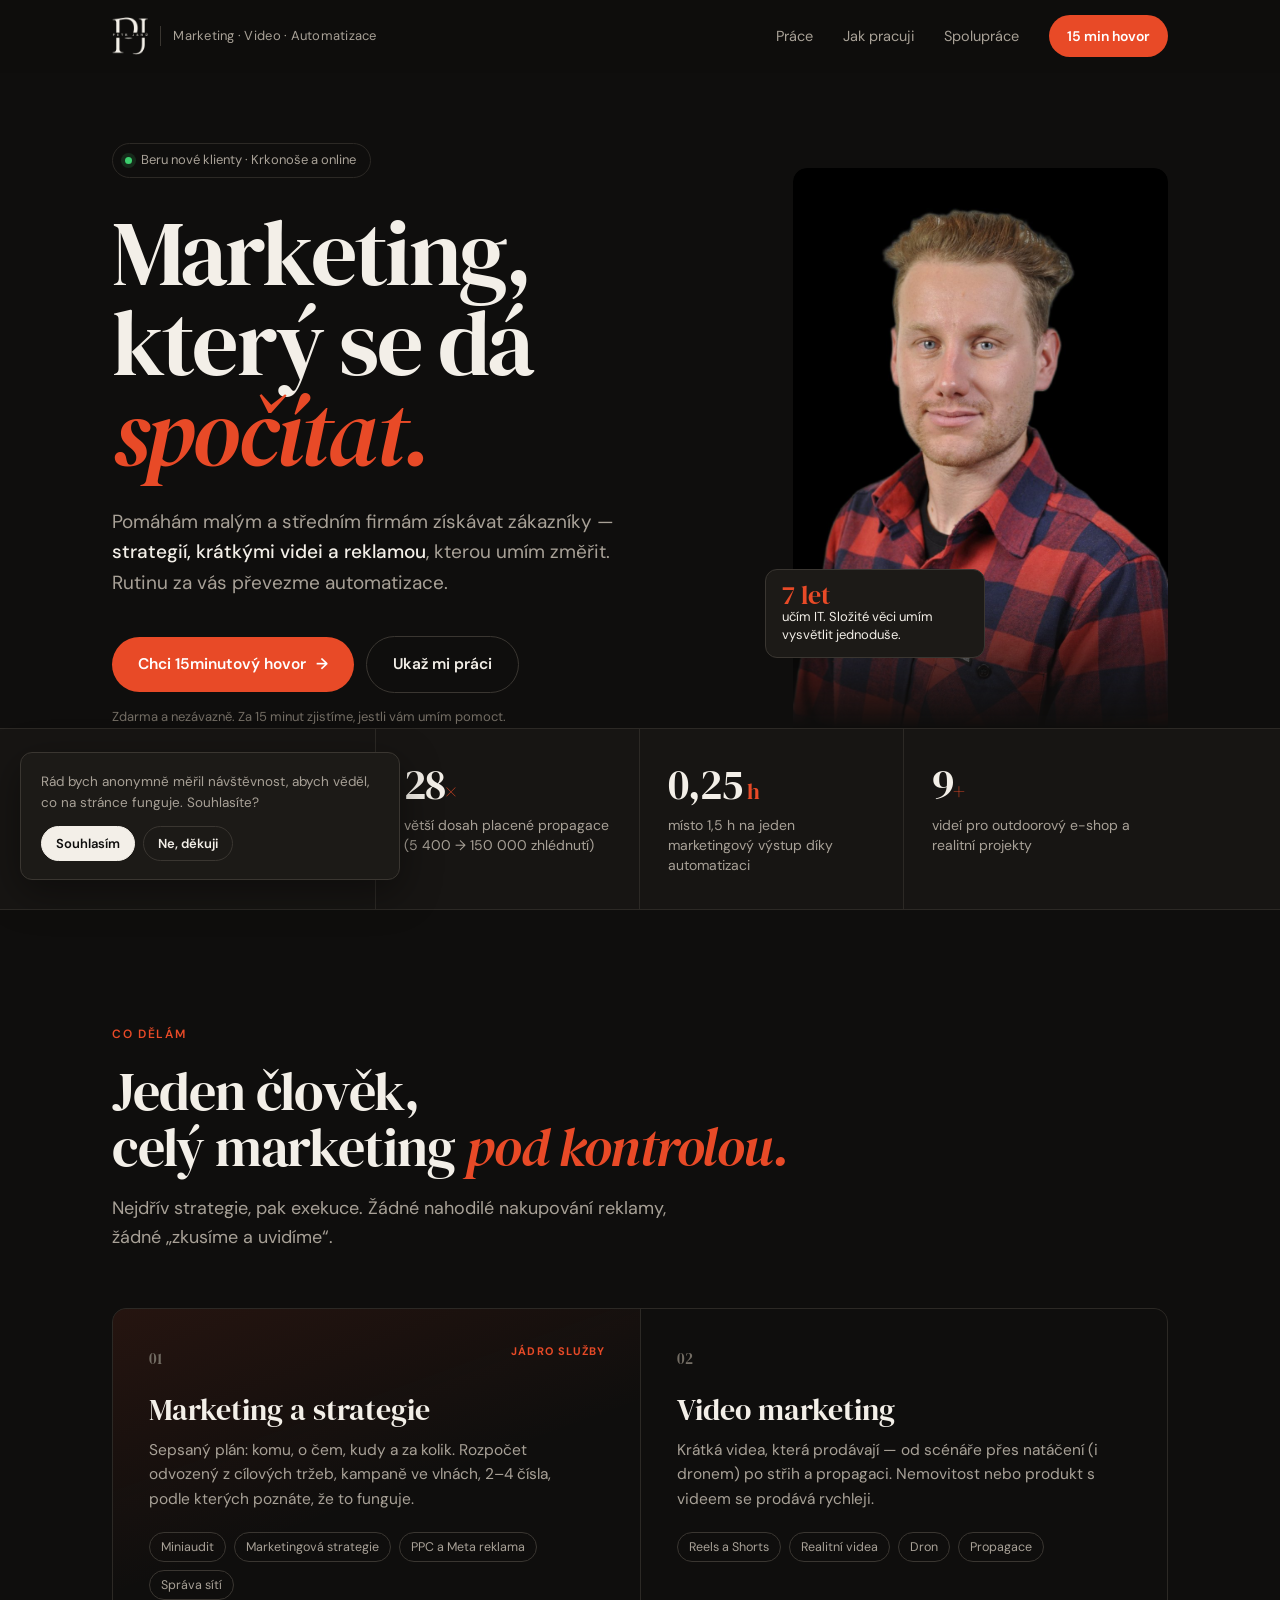
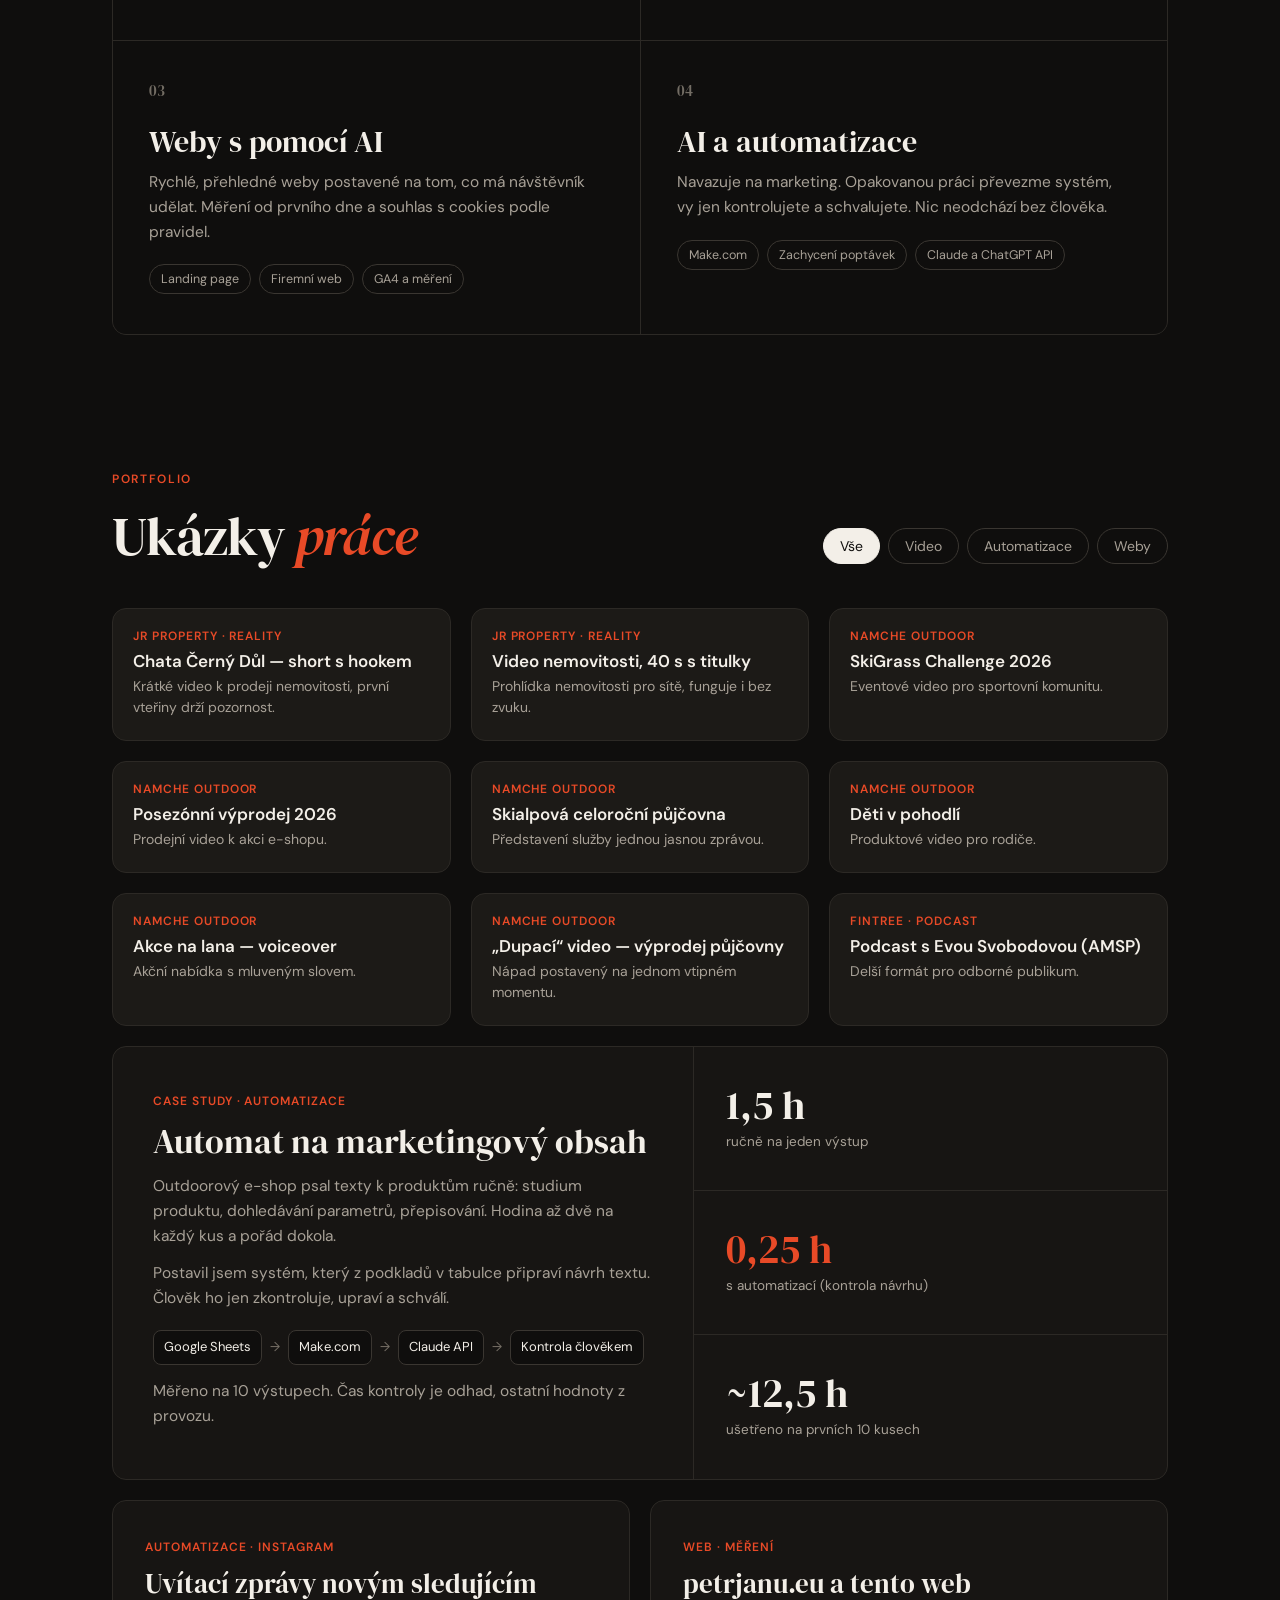
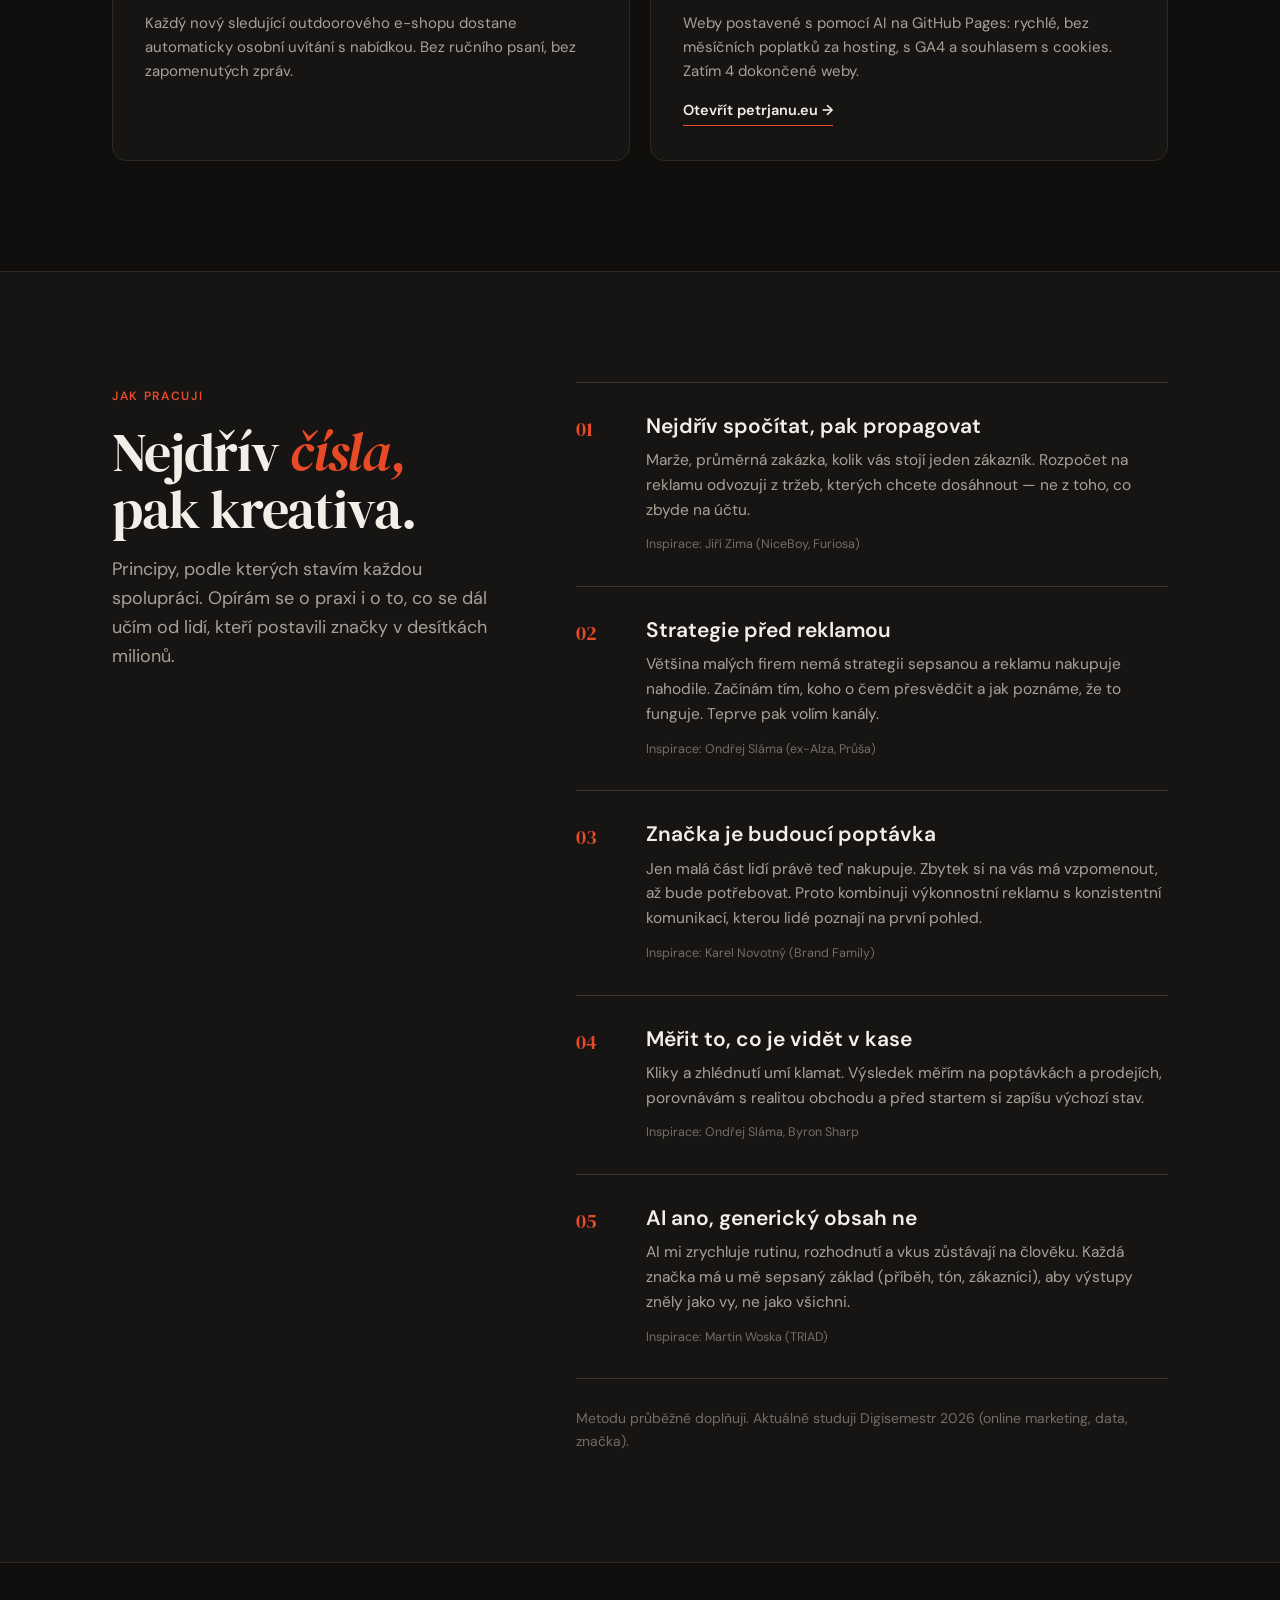
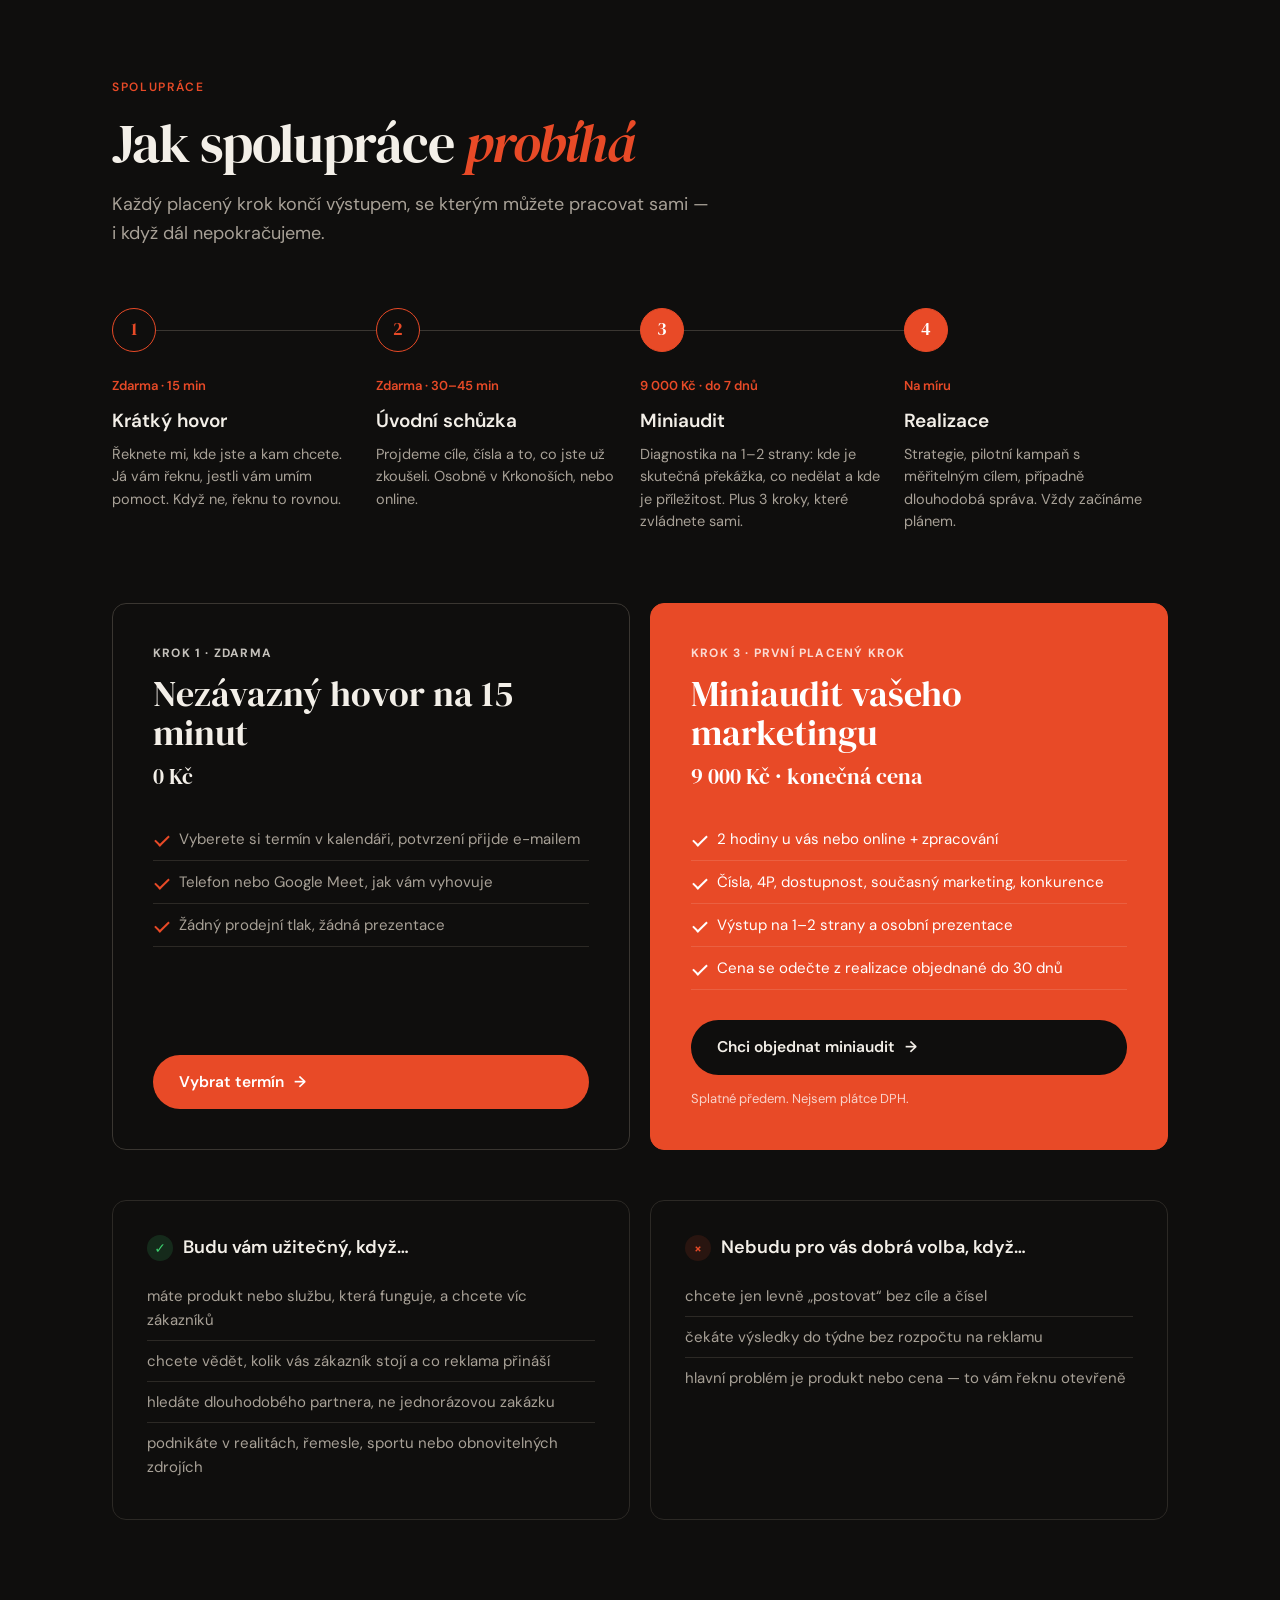
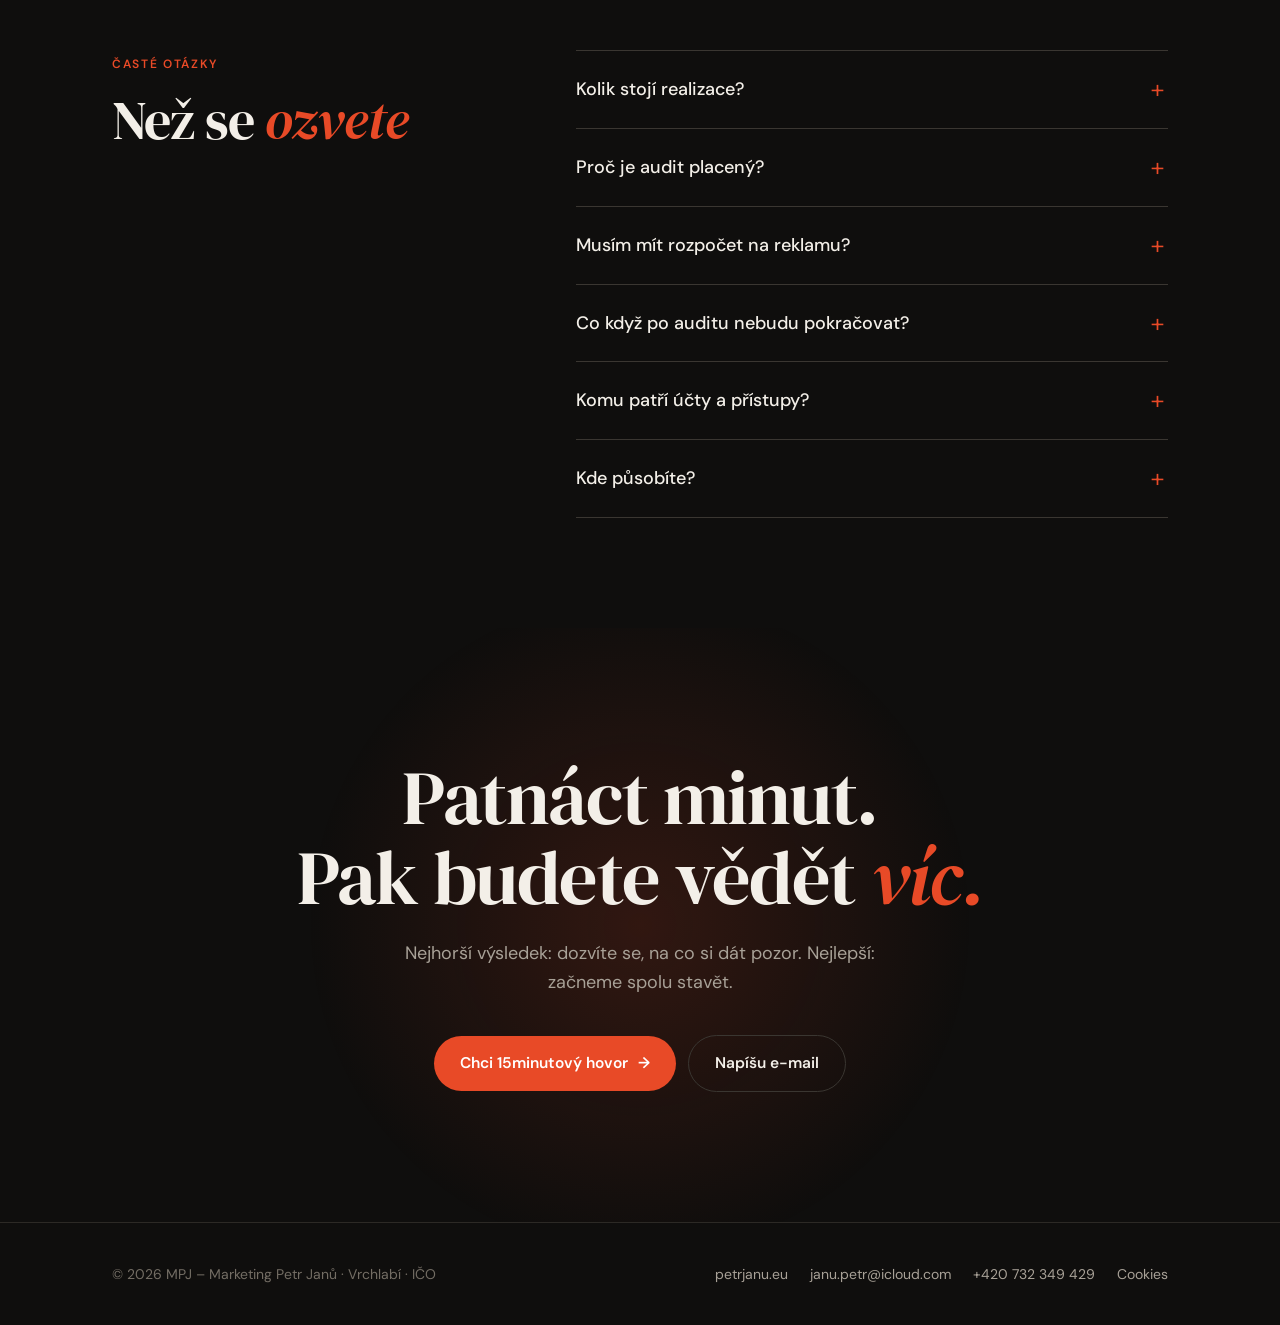
==== portfolio/index.html @ a31e5b78 "Add files via upload" ====
<!DOCTYPE html>
<html lang="cs">
<head>
<meta charset="UTF-8">
<meta name="viewport" content="width=device-width, initial-scale=1.0">
<title>Portfolio — MPJ Marketing Petr Janů</title>
<meta name="description" content="Marketing, video a automatizace pro malé a střední firmy. Ukázky práce, metoda a cesta ke spolupráci — začíná 15minutovým hovorem.">
<meta property="og:title" content="Portfolio — Petr Janů, marketing a video">
<meta property="og:description" content="Ukázky práce, metoda a jak spolupráce probíhá. Začínáme 15minutovým hovorem zdarma.">
<meta property="og:image" content="https://petrjanu.eu/portfolio/foto.jpg">
<meta property="og:url" content="https://petrjanu.eu/portfolio/">
<meta name="theme-color" content="#0f0e0d">
<link rel="icon" href="favicon.png">
<link rel="preconnect" href="https://fonts.googleapis.com">
<link rel="preconnect" href="https://fonts.gstatic.com" crossorigin>
<link href="https://fonts.googleapis.com/css2?family=DM+Sans:opsz,wght@9..40,400;9..40,500;9..40,600;9..40,700&family=DM+Serif+Display:ital@0;1&display=swap" rel="stylesheet">

<!-- GA4 s Consent Mode: nic se neměří, dokud návštěvník nesouhlasí -->
<script>
  window.dataLayer = window.dataLayer || [];
  function gtag(){dataLayer.push(arguments);}
  gtag('consent','default',{analytics_storage:'denied',ad_storage:'denied',ad_user_data:'denied',ad_personalization:'denied'});
  try{ if(localStorage.getItem('mpj_consent')==='yes'){ gtag('consent','update',{analytics_storage:'granted'}); } }catch(e){}
  gtag('js', new Date()); gtag('config','G-3505CZ2F2P');
</script>
<script async src="https://www.googletagmanager.com/gtag/js?id=G-3505CZ2F2P"></script>

<style>
:root{
  --bg:#0f0e0d; --bg2:#171513; --card:#1c1a17; --line:#2c2925; --line2:#3a3631;
  --ink:#f3efe8; --muted:#a8a197; --dim:#736d64;
  --accent:#e84a27; --accent-soft:rgba(232,74,39,.12);
  --r:14px; --max:1120px;
}
*{box-sizing:border-box;margin:0;padding:0}
html{scroll-behavior:smooth}
body{background:var(--bg);color:var(--ink);font-family:'DM Sans',system-ui,sans-serif;font-size:16px;line-height:1.6;-webkit-font-smoothing:antialiased;overflow-x:hidden}
img{max-width:100%;display:block}
a{color:inherit}
.wrap{max-width:var(--max);margin:0 auto;padding:0 32px}
.serif{font-family:'DM Serif Display',Georgia,serif;font-weight:400}
.label{display:inline-block;font-size:12px;font-weight:600;letter-spacing:.14em;text-transform:uppercase;color:var(--accent);margin-bottom:18px}
h2{font-family:'DM Serif Display',Georgia,serif;font-weight:400;font-size:clamp(34px,4.6vw,54px);line-height:1.05;letter-spacing:-.02em}
h2 em,h1 em{font-style:italic;color:var(--accent)}
.lead{color:var(--muted);font-size:18px;max-width:600px;margin-top:18px}
section{padding:110px 0}

/* buttons */
.btn{display:inline-flex;align-items:center;gap:10px;font-weight:600;font-size:15.5px;text-decoration:none;border-radius:999px;padding:15px 26px;transition:transform .2s,background .2s,border-color .2s;cursor:pointer;border:0;font-family:inherit}
.btn-primary{background:var(--accent);color:#fff}
.btn-primary:hover{transform:translateY(-2px);background:#f25a37}
.btn-ghost{border:1px solid var(--line2);color:var(--ink);background:transparent}
.btn-ghost:hover{border-color:var(--ink)}
.btn .arr{transition:transform .2s}
.btn:hover .arr{transform:translateX(4px)}

/* nav */
nav{position:sticky;top:0;z-index:50;background:rgba(15,14,13,.82);backdrop-filter:blur(12px);-webkit-backdrop-filter:blur(12px);border-bottom:1px solid transparent;transition:border-color .3s}
nav.scrolled{border-color:var(--line)}
.nav-in{display:flex;align-items:center;justify-content:space-between;height:72px}
.nav-logo{display:flex;align-items:center;gap:12px;text-decoration:none}
.nav-logo img{height:38px;width:auto}
.nav-logo span{font-size:13px;color:var(--muted);letter-spacing:.02em;border-left:1px solid var(--line2);padding-left:12px}
.nav-links{display:flex;align-items:center;gap:30px;list-style:none}
.nav-links a{text-decoration:none;font-size:14.5px;color:var(--muted);transition:color .2s}
.nav-links a:hover{color:var(--ink)}
.nav-links .btn{color:#fff;padding:10px 18px;font-size:14px}

/* hero */
.hero{padding:70px 0 0;position:relative}
.hero-grid{display:grid;grid-template-columns:1.25fr .75fr;gap:56px;align-items:end}
.avail{display:inline-flex;align-items:center;gap:9px;font-size:13px;color:var(--muted);border:1px solid var(--line);border-radius:999px;padding:6px 14px 6px 12px;margin-bottom:30px}
.avail i{width:7px;height:7px;border-radius:50%;background:#3ccf6e;box-shadow:0 0 0 4px rgba(60,207,110,.15)}
h1{font-family:'DM Serif Display',Georgia,serif;font-weight:400;font-size:clamp(46px,7.2vw,96px);line-height:.98;letter-spacing:-.03em}
.hero p.sub{font-size:19px;color:var(--muted);max-width:540px;margin:28px 0 38px}
.hero p.sub strong{color:var(--ink);font-weight:500}
.cta-row{display:flex;flex-wrap:wrap;gap:12px;align-items:center}
.cta-note{font-size:13px;color:var(--dim);margin-top:14px}
.hero-photo{position:relative;align-self:stretch;display:flex;align-items:flex-end}
.hero-photo img{width:100%;max-height:560px;object-fit:cover;object-position:top;border-radius:var(--r) var(--r) 0 0;
  -webkit-mask-image:linear-gradient(to bottom,#000 70%,transparent 100%);mask-image:linear-gradient(to bottom,#000 70%,transparent 100%)}
.hero-photo .tag{position:absolute;left:-28px;bottom:70px;background:var(--card);border:1px solid var(--line2);border-radius:12px;padding:12px 16px;font-size:13px;line-height:1.4;max-width:220px}
.hero-photo .tag b{display:block;font-family:'DM Serif Display',serif;font-weight:400;font-size:26px;color:var(--accent);line-height:1}

/* proof strip */
.proof{border-top:1px solid var(--line);border-bottom:1px solid var(--line);background:var(--bg2)}
.proof-grid{display:grid;grid-template-columns:repeat(4,1fr)}
.proof-item{padding:34px 28px;border-right:1px solid var(--line)}
.proof-item:last-child{border-right:0}
.proof-item b{display:block;font-family:'DM Serif Display',serif;font-weight:400;font-size:42px;line-height:1;letter-spacing:-.02em;margin-bottom:10px}
.proof-item b small{font-size:22px;color:var(--accent)}
.proof-item span{font-size:14px;color:var(--muted);line-height:1.45;display:block}

/* services */
.svc-grid{display:grid;grid-template-columns:repeat(2,1fr);gap:1px;background:var(--line);border:1px solid var(--line);border-radius:var(--r);overflow:hidden;margin-top:56px}
.svc{background:var(--bg);padding:38px 36px 40px;position:relative;transition:background .25s}
.svc:hover{background:var(--bg2)}
.svc .num{font-family:'DM Serif Display',serif;font-size:15px;color:var(--dim);margin-bottom:22px}
.svc h3{font-family:'DM Serif Display',serif;font-weight:400;font-size:30px;line-height:1.1;margin-bottom:12px}
.svc p{color:var(--muted);font-size:15.5px;max-width:440px}
.svc ul{list-style:none;margin-top:20px;display:flex;flex-wrap:wrap;gap:8px}
.svc li{font-size:12.5px;border:1px solid var(--line2);border-radius:999px;padding:4px 11px;color:var(--muted)}
.svc.core{background:linear-gradient(160deg,rgba(232,74,39,.10),transparent 55%) ,var(--bg)}
.svc.core .badge{position:absolute;top:34px;right:34px;font-size:11px;font-weight:700;letter-spacing:.1em;text-transform:uppercase;color:var(--accent)}

/* portfolio */
.pf-head{display:flex;justify-content:space-between;align-items:flex-end;gap:32px;flex-wrap:wrap}
.filters{display:flex;gap:8px;flex-wrap:wrap}
.filters button{font-family:inherit;font-size:14px;color:var(--muted);background:transparent;border:1px solid var(--line2);border-radius:999px;padding:8px 16px;cursor:pointer;transition:all .2s}
.filters button:hover{color:var(--ink)}
.filters button.on{background:var(--ink);color:var(--bg);border-color:var(--ink)}
.pf-grid{display:grid;grid-template-columns:repeat(3,1fr);gap:20px;margin-top:44px}
.pf{background:var(--card);border:1px solid var(--line);border-radius:var(--r);overflow:hidden;display:flex;flex-direction:column;transition:transform .25s,border-color .25s;cursor:pointer;text-align:left;font-family:inherit;color:inherit;padding:0}
.pf:hover{transform:translateY(-4px);border-color:var(--line2)}
.pf.hide{display:none}
.pf .thumb{aspect-ratio:4/5;position:relative;background:linear-gradient(150deg,#2a201b,#141210);overflow:hidden}
.pf .thumb img{width:100%;height:100%;object-fit:cover;transition:transform .5s}
.pf:hover .thumb img{transform:scale(1.04)}
.pf .thumb .play{position:absolute;inset:0;display:grid;place-items:center}
.pf .thumb .play i{width:58px;height:58px;border-radius:50%;background:rgba(232,74,39,.92);display:grid;place-items:center;transition:transform .25s}
.pf:hover .thumb .play i{transform:scale(1.1)}
.pf .thumb .play i::after{content:'';border-left:15px solid #fff;border-top:9px solid transparent;border-bottom:9px solid transparent;margin-left:4px}
.pf .thumb .fallback{position:absolute;inset:0;display:flex;align-items:flex-end;padding:22px;font-family:'DM Serif Display',serif;font-size:26px;line-height:1.1;color:rgba(243,239,232,.25)}
.pf .meta{padding:18px 20px 22px}
.pf .meta small{font-size:12px;letter-spacing:.08em;text-transform:uppercase;color:var(--accent);font-weight:600}
.pf .meta h4{font-size:17px;font-weight:600;margin:6px 0 4px;line-height:1.3}
.pf .meta p{font-size:14px;color:var(--muted);line-height:1.5}

/* case study cards (automation/web) */
.case{grid-column:span 3;display:grid;grid-template-columns:1.1fr .9fr;cursor:default;background:var(--bg2)}
.case:hover{transform:none}
.case .c-body{padding:40px 40px 38px}
.case .c-body small{font-size:12px;letter-spacing:.08em;text-transform:uppercase;color:var(--accent);font-weight:600}
.case h3{font-family:'DM Serif Display',serif;font-weight:400;font-size:34px;line-height:1.1;margin:10px 0 14px}
.case p{color:var(--muted);font-size:15.5px;margin-bottom:12px}
.flow{display:flex;flex-wrap:wrap;align-items:center;gap:8px;margin:20px 0 4px;font-size:13px}
.flow span{border:1px solid var(--line2);border-radius:8px;padding:6px 10px;background:var(--bg)}
.flow em{font-style:normal;color:var(--dim)}
.c-nums{border-left:1px solid var(--line);display:grid;grid-template-rows:repeat(3,1fr)}
.c-nums div{padding:24px 32px;border-bottom:1px solid var(--line);display:flex;flex-direction:column;justify-content:center}
.c-nums div:last-child{border-bottom:0}
.c-nums b{font-family:'DM Serif Display',serif;font-weight:400;font-size:40px;line-height:1}
.c-nums b.acc{color:var(--accent)}
.c-nums span{font-size:13.5px;color:var(--muted);margin-top:6px}
.c-note{font-size:12.5px;color:var(--dim);margin-top:14px}
.case-sm{grid-column:span 1.5}
.pf-pair{grid-column:span 3;display:grid;grid-template-columns:1fr 1fr;gap:20px}
.mini{background:var(--bg2);border:1px solid var(--line);border-radius:var(--r);padding:32px 32px 34px}
.mini.hide{display:none}
.mini small{font-size:12px;letter-spacing:.08em;text-transform:uppercase;color:var(--accent);font-weight:600}
.mini h3{font-family:'DM Serif Display',serif;font-weight:400;font-size:27px;line-height:1.15;margin:10px 0 12px}
.mini p{color:var(--muted);font-size:15px}
.mini a.lnk{display:inline-block;margin-top:16px;font-size:14.5px;font-weight:600;color:var(--ink);text-decoration:none;border-bottom:1px solid var(--accent);padding-bottom:2px}

/* method */
.method{background:var(--bg2);border-top:1px solid var(--line);border-bottom:1px solid var(--line)}
.m-grid{display:grid;grid-template-columns:.8fr 1.2fr;gap:70px;align-items:start}
.m-grid .sticky{position:sticky;top:110px}
.m-list{border-top:1px solid var(--line2)}
.m-item{border-bottom:1px solid var(--line2);padding:30px 0;display:grid;grid-template-columns:60px 1fr;gap:10px}
.m-item .n{font-family:'DM Serif Display',serif;font-size:20px;color:var(--accent)}
.m-item h3{font-size:21px;font-weight:600;line-height:1.3;margin-bottom:8px}
.m-item p{color:var(--muted);font-size:15.5px}
.m-item .src{display:inline-block;margin-top:12px;font-size:12.5px;color:var(--dim)}
.m-foot{margin-top:28px;font-size:14px;color:var(--dim)}

/* process / funnel */
.steps{display:grid;grid-template-columns:repeat(4,1fr);gap:0;margin-top:60px;position:relative}
.step{padding:0 24px 0 0;position:relative}
.step .dot{width:44px;height:44px;border-radius:50%;border:1px solid var(--line2);display:grid;place-items:center;font-family:'DM Serif Display',serif;font-size:18px;background:var(--bg);position:relative;z-index:1;margin-bottom:24px}
.step.free .dot{border-color:var(--accent);color:var(--accent)}
.step.paid .dot{background:var(--accent);border-color:var(--accent);color:#fff}
.steps::before{content:'';position:absolute;top:22px;left:22px;right:24%;height:1px;background:var(--line2)}
.step h3{font-size:19px;font-weight:600;margin-bottom:6px}
.step .when{font-size:13px;color:var(--accent);font-weight:600;margin-bottom:10px;display:block}
.step p{font-size:14.5px;color:var(--muted);line-height:1.55}

.offer{display:grid;grid-template-columns:1fr 1fr;gap:20px;margin-top:70px}
.o-card{border:1px solid var(--line2);border-radius:var(--r);padding:40px;display:flex;flex-direction:column}
.o-card.hot{background:var(--accent);border-color:var(--accent);color:#fff}
.o-card small{font-size:12px;letter-spacing:.1em;text-transform:uppercase;font-weight:700;opacity:.8}
.o-card h3{font-family:'DM Serif Display',serif;font-weight:400;font-size:36px;line-height:1.08;margin:12px 0 6px}
.o-card .price{font-family:'DM Serif Display',serif;font-size:22px;margin-bottom:18px}
.o-card ul{list-style:none;margin:6px 0 30px;flex:1}
.o-card li{padding:9px 0 9px 26px;position:relative;font-size:15px;border-bottom:1px solid rgba(255,255,255,.12)}
.o-card:not(.hot) li{border-color:var(--line);color:var(--muted)}
.o-card li::before{content:'';position:absolute;left:2px;top:17px;width:12px;height:6px;border-left:2px solid currentColor;border-bottom:2px solid currentColor;transform:rotate(-45deg)}
.o-card.hot li::before{color:#fff}
.o-card:not(.hot) li::before{color:var(--accent)}
.o-card.hot .btn{background:var(--bg);color:var(--ink)}
.o-card.hot .btn:hover{background:#000}
.o-card .fine{font-size:13px;margin-top:14px;opacity:.75}

/* fit */
.fit{display:grid;grid-template-columns:1fr 1fr;gap:20px;margin-top:50px}
.fit div{border:1px solid var(--line);border-radius:var(--r);padding:32px 34px}
.fit h3{font-size:18px;font-weight:600;margin-bottom:14px;display:flex;gap:10px;align-items:center}
.fit h3 i{font-style:normal;width:26px;height:26px;border-radius:50%;display:grid;place-items:center;font-size:14px}
.fit .yes h3 i{background:rgba(60,207,110,.15);color:#3ccf6e}
.fit .no h3 i{background:var(--accent-soft);color:var(--accent)}
.fit ul{list-style:none}
.fit li{padding:8px 0;color:var(--muted);font-size:15px;border-bottom:1px solid var(--line)}
.fit li:last-child{border-bottom:0}

/* faq */
.faq-grid{display:grid;grid-template-columns:.8fr 1.2fr;gap:70px}
details{border-bottom:1px solid var(--line2)}
details:first-child{border-top:1px solid var(--line2)}
summary{list-style:none;cursor:pointer;padding:24px 40px 24px 0;font-size:18px;font-weight:500;position:relative}
summary::-webkit-details-marker{display:none}
summary::after{content:'+';position:absolute;right:4px;top:18px;font-size:26px;color:var(--accent);font-weight:300;transition:transform .25s}
details[open] summary::after{transform:rotate(45deg)}
details p{color:var(--muted);padding:0 40px 24px 0;font-size:15.5px}

/* final cta */
.final{text-align:center;padding:130px 0;position:relative;overflow:hidden}
.final::before{content:'';position:absolute;left:50%;top:50%;width:760px;height:760px;transform:translate(-50%,-50%);background:radial-gradient(circle,rgba(232,74,39,.16),transparent 62%);pointer-events:none}
.final h2{font-size:clamp(40px,6vw,76px);max-width:820px;margin:0 auto;position:relative}
.final p{color:var(--muted);font-size:18px;margin:22px auto 38px;max-width:520px;position:relative}
.final .cta-row{justify-content:center;position:relative}

footer{border-top:1px solid var(--line);padding:40px 0;font-size:14px;color:var(--dim)}
.f-in{display:flex;justify-content:space-between;align-items:center;gap:20px;flex-wrap:wrap}
footer a{color:var(--muted);text-decoration:none}
footer a:hover{color:var(--ink)}
.f-links{display:flex;gap:22px;flex-wrap:wrap}

/* modal */
.modal{position:fixed;inset:0;z-index:100;background:rgba(0,0,0,.88);display:none;align-items:center;justify-content:center;padding:24px}
.modal.open{display:flex}
.modal-box{width:min(420px,100%);aspect-ratio:9/16;max-height:86vh;background:#000;border-radius:12px;overflow:hidden;position:relative}
.modal-box.wide{width:min(1000px,100%);aspect-ratio:16/9}
.modal iframe{width:100%;height:100%;border:0}
.modal-close{position:absolute;top:18px;right:22px;background:none;border:0;color:#fff;font-size:34px;cursor:pointer;line-height:1}
.modal-cap{position:absolute;left:0;right:0;bottom:22px;text-align:center;color:var(--muted);font-size:14px}

/* consent */
.consent{position:fixed;left:20px;bottom:20px;z-index:90;max-width:380px;background:var(--card);border:1px solid var(--line2);border-radius:12px;padding:18px 20px;font-size:13.5px;color:var(--muted);display:none;box-shadow:0 12px 40px rgba(0,0,0,.4)}
.consent.show{display:block}
.consent div{display:flex;gap:8px;margin-top:12px}
.consent button{font-family:inherit;font-size:13px;font-weight:600;border-radius:999px;padding:8px 14px;cursor:pointer;border:1px solid var(--line2);background:transparent;color:var(--ink)}
.consent button.ok{background:var(--ink);color:var(--bg);border-color:var(--ink)}

/* reveal */
.rv{opacity:0;transform:translateY(24px);transition:opacity .8s ease,transform .8s ease}
.rv.in{opacity:1;transform:none}
@media (prefers-reduced-motion:reduce){.rv{opacity:1;transform:none;transition:none}html{scroll-behavior:auto}}

/* responsive */
@media (max-width:960px){
  .hero-grid{grid-template-columns:1fr}
  .hero-photo{max-width:420px;margin:0 auto}
  .hero-photo .tag{left:0}
  .proof-grid{grid-template-columns:1fr 1fr}
  .proof-item:nth-child(2){border-right:0}
  .proof-item:nth-child(-n+2){border-bottom:1px solid var(--line)}
  .pf-grid{grid-template-columns:1fr 1fr}
  .case,.pf-pair{grid-column:span 2}
  .case{grid-template-columns:1fr}
  .c-nums{border-left:0;border-top:1px solid var(--line);grid-template-rows:none;grid-template-columns:repeat(3,1fr)}
  .c-nums div{border-bottom:0;border-right:1px solid var(--line);padding:22px 20px}
  .c-nums div:last-child{border-right:0}
  .m-grid,.faq-grid{grid-template-columns:1fr;gap:40px}
  .m-grid .sticky{position:static}
  .steps{grid-template-columns:1fr 1fr;row-gap:44px}
  .steps::before{display:none}
}
@media (max-width:680px){
  .wrap{padding:0 16px}
  section{padding:80px 0}
  .nav-links li:not(.keep){display:none}
  .nav-logo span{display:none}
  .svc-grid,.offer,.fit,.pf-pair{grid-template-columns:1fr}
  .svc{padding:30px 24px}
  .svc.core .badge{position:static;display:block;margin-bottom:10px}
  .pf-grid{grid-template-columns:1fr 1fr;gap:12px}
  .pf .meta{padding:14px 14px 16px}
  .pf .meta p{display:none}
  .case .c-body{padding:28px 22px}
  .c-nums{grid-template-columns:1fr}
  .c-nums div{border-right:0;border-bottom:1px solid var(--line)}
  .steps{grid-template-columns:1fr}
  .o-card{padding:30px 24px}
  .proof-item{padding:26px 18px}
  .proof-item b{font-size:34px}
  .consent{left:12px;right:12px;bottom:12px;max-width:none}
}
</style>
</head>
<body>

<!-- ============================================================
     NASTAVENÍ — měníš jen tady
     ============================================================ -->
<script>
const CONFIG = {
  // Odkaz na rezervační stránku Google Kalendáře (Rezervace schůzek → Sdílet → Kopírovat odkaz)
  bookingUrl: 'https://calendar.app.google/1KNnsVVf19nxUELM6',
  email: 'janu.petr@icloud.com',
  phone: '+420732349429'
};
</script>

<!-- NAV -->
<nav id="nav">
  <div class="wrap nav-in">
    <a href="#top" class="nav-logo"><img src="logo-light.png" alt="Petr Janů"><span>Marketing · Video · Automatizace</span></a>
    <ul class="nav-links">
      <li><a href="#prace">Práce</a></li>
      <li><a href="#metoda">Jak pracuji</a></li>
      <li><a href="#spoluprace">Spolupráce</a></li>
      <li class="keep"><a href="#" class="btn btn-primary js-book" data-loc="nav">15 min hovor</a></li>
    </ul>
  </div>
</nav>

<!-- HERO -->
<header class="hero" id="top">
  <div class="wrap hero-grid">
    <div class="rv">
      <div class="avail"><i></i>Beru nové klienty · Krkonoše a online</div>
      <h1>Marketing,<br>který se dá<br><em>spočítat.</em></h1>
      <p class="sub">Pomáhám malým a středním firmám získávat zákazníky — <strong>strategií, krátkými videi a reklamou</strong>, kterou umím změřit. Rutinu za vás převezme automatizace.</p>
      <div class="cta-row">
        <a href="#" class="btn btn-primary js-book" data-loc="hero">Chci 15minutový hovor <span class="arr">→</span></a>
        <a href="#prace" class="btn btn-ghost">Ukaž mi práci</a>
      </div>
      <p class="cta-note">Zdarma a nezávazně. Za 15 minut zjistíme, jestli vám umím pomoct.</p>
    </div>
    <div class="hero-photo rv">
      <img src="foto.jpg" alt="Petr Janů" width="900" height="1355">
      <div class="tag"><b>7 let</b>učím IT. Složité věci umím vysvětlit jednoduše.</div>
    </div>
  </div>
</header>

<!-- PROOF -->
<div class="proof">
  <div class="wrap proof-grid">
    <div class="proof-item rv"><b>150</b><span>objednávek z jednoho organického příspěvku</span></div>
    <div class="proof-item rv"><b>28<small>×</small></b><span>větší dosah placené propagace (5 400 → 150 000 zhlédnutí)</span></div>
    <div class="proof-item rv"><b>0,25<small> h</small></b><span>místo 1,5 h na jeden marketingový výstup díky automatizaci</span></div>
    <div class="proof-item rv"><b>9<small>+</small></b><span>videí pro outdoorový e-shop a realitní projekty</span></div>
  </div>
</div>

<!-- SERVICES -->
<section id="sluzby">
  <div class="wrap">
    <div class="rv">
      <span class="label">Co dělám</span>
      <h2>Jeden člověk,<br>celý marketing <em>pod kontrolou.</em></h2>
      <p class="lead">Nejdřív strategie, pak exekuce. Žádné nahodilé nakupování reklamy, žádné „zkusíme a uvidíme“.</p>
    </div>
    <div class="svc-grid rv">
      <div class="svc core">
        <span class="badge">Jádro služby</span>
        <div class="num">01</div>
        <h3>Marketing a strategie</h3>
        <p>Sepsaný plán: komu, o čem, kudy a za kolik. Rozpočet odvozený z cílových tržeb, kampaně ve vlnách, 2–4 čísla, podle kterých poznáte, že to funguje.</p>
        <ul><li>Miniaudit</li><li>Marketingová strategie</li><li>PPC a Meta reklama</li><li>Správa sítí</li></ul>
      </div>
      <div class="svc">
        <div class="num">02</div>
        <h3>Video marketing</h3>
        <p>Krátká videa, která prodávají — od scénáře přes natáčení (i dronem) po střih a propagaci. Nemovitost nebo produkt s videem se prodává rychleji.</p>
        <ul><li>Reels a Shorts</li><li>Realitní videa</li><li>Dron</li><li>Propagace</li></ul>
      </div>
      <div class="svc">
        <div class="num">03</div>
        <h3>Weby s pomocí AI</h3>
        <p>Rychlé, přehledné weby postavené na tom, co má návštěvník udělat. Měření od prvního dne a souhlas s cookies podle pravidel.</p>
        <ul><li>Landing page</li><li>Firemní web</li><li>GA4 a měření</li></ul>
      </div>
      <div class="svc">
        <div class="num">04</div>
        <h3>AI a automatizace</h3>
        <p>Navazuje na marketing. Opakovanou práci převezme systém, vy jen kontrolujete a schvalujete. Nic neodchází bez člověka.</p>
        <ul><li>Make.com</li><li>Zachycení poptávek</li><li>Claude a ChatGPT API</li></ul>
      </div>
    </div>
  </div>
</section>

<!-- PORTFOLIO -->
<section id="prace" style="padding-top:20px">
  <div class="wrap">
    <div class="pf-head rv">
      <div>
        <span class="label">Portfolio</span>
        <h2>Ukázky <em>práce</em></h2>
      </div>
      <div class="filters" role="tablist">
        <button class="on" data-f="all">Vše</button>
        <button data-f="video">Video</button>
        <button data-f="auto">Automatizace</button>
        <button data-f="web">Weby</button>
      </div>
    </div>

    <div class="pf-grid" id="pfGrid"><!-- videa doplní skript níže --></div>
  </div>
</section>

<!-- METHOD -->
<section class="method" id="metoda">
  <div class="wrap m-grid">
    <div class="sticky rv">
      <span class="label">Jak pracuji</span>
      <h2>Nejdřív <em>čísla,</em><br>pak kreativa.</h2>
      <p class="lead">Principy, podle kterých stavím každou spolupráci. Opírám se o praxi i o to, co se dál učím od lidí, kteří postavili značky v desítkách milionů.</p>
    </div>
    <div>
      <div class="m-list" id="mList"><!-- principy doplní skript níže --></div>
      <p class="m-foot">Metodu průběžně doplňuji. Aktuálně studuji Digisemestr 2026 (online marketing, data, značka).</p>
    </div>
  </div>
</section>

<!-- PROCESS / FUNNEL -->
<section id="spoluprace">
  <div class="wrap">
    <div class="rv">
      <span class="label">Spolupráce</span>
      <h2>Jak spolupráce <em>probíhá</em></h2>
      <p class="lead">Každý placený krok končí výstupem, se kterým můžete pracovat sami — i když dál nepokračujeme.</p>
    </div>

    <div class="steps rv">
      <div class="step free">
        <div class="dot">1</div>
        <span class="when">Zdarma · 15 min</span>
        <h3>Krátký hovor</h3>
        <p>Řeknete mi, kde jste a kam chcete. Já vám řeknu, jestli vám umím pomoct. Když ne, řeknu to rovnou.</p>
      </div>
      <div class="step free">
        <div class="dot">2</div>
        <span class="when">Zdarma · 30–45 min</span>
        <h3>Úvodní schůzka</h3>
        <p>Projdeme cíle, čísla a to, co jste už zkoušeli. Osobně v Krkonoších, nebo online.</p>
      </div>
      <div class="step paid">
        <div class="dot">3</div>
        <span class="when">9 000 Kč · do 7 dnů</span>
        <h3>Miniaudit</h3>
        <p>Diagnostika na 1–2 strany: kde je skutečná překážka, co nedělat a kde je příležitost. Plus 3 kroky, které zvládnete sami.</p>
      </div>
      <div class="step paid">
        <div class="dot">4</div>
        <span class="when">Na míru</span>
        <h3>Realizace</h3>
        <p>Strategie, pilotní kampaň s měřitelným cílem, případně dlouhodobá správa. Vždy začínáme plánem.</p>
      </div>
    </div>

    <div class="offer">
      <div class="o-card rv">
        <small>Krok 1 · zdarma</small>
        <h3>Nezávazný hovor na 15 minut</h3>
        <div class="price">0 Kč</div>
        <ul>
          <li>Vyberete si termín v kalendáři, potvrzení přijde e-mailem</li>
          <li>Telefon nebo Google Meet, jak vám vyhovuje</li>
          <li>Žádný prodejní tlak, žádná prezentace</li>
        </ul>
        <a href="#" class="btn btn-primary js-book" data-loc="offer">Vybrat termín <span class="arr">→</span></a>
      </div>
      <div class="o-card hot rv">
        <small>Krok 3 · první placený krok</small>
        <h3>Miniaudit vašeho marketingu</h3>
        <div class="price">9 000 Kč · konečná cena</div>
        <ul>
          <li>2 hodiny u vás nebo online + zpracování</li>
          <li>Čísla, 4P, dostupnost, současný marketing, konkurence</li>
          <li>Výstup na 1–2 strany a osobní prezentace</li>
          <li>Cena se odečte z realizace objednané do 30 dnů</li>
        </ul>
        <a href="#" class="btn js-audit">Chci objednat miniaudit <span class="arr">→</span></a>
        <p class="fine">Splatné předem. Nejsem plátce DPH.</p>
      </div>
    </div>

    <div class="fit rv">
      <div class="yes">
        <h3><i>✓</i>Budu vám užitečný, když…</h3>
        <ul>
          <li>máte produkt nebo službu, která funguje, a chcete víc zákazníků</li>
          <li>chcete vědět, kolik vás zákazník stojí a co reklama přináší</li>
          <li>hledáte dlouhodobého partnera, ne jednorázovou zakázku</li>
          <li>podnikáte v realitách, řemesle, sportu nebo obnovitelných zdrojích</li>
        </ul>
      </div>
      <div class="no">
        <h3><i>×</i>Nebudu pro vás dobrá volba, když…</h3>
        <ul>
          <li>chcete jen levně „postovat“ bez cíle a čísel</li>
          <li>čekáte výsledky do týdne bez rozpočtu na reklamu</li>
          <li>hlavní problém je produkt nebo cena — to vám řeknu otevřeně</li>
        </ul>
      </div>
    </div>
  </div>
</section>

<!-- FAQ -->
<section style="padding-top:20px">
  <div class="wrap faq-grid">
    <div class="rv">
      <span class="label">Časté otázky</span>
      <h2>Než se <em>ozvete</em></h2>
    </div>
    <div class="rv">
      <details><summary>Kolik stojí realizace?</summary><p>Záleží na rozsahu a vašich cílech. Cenu realizace říkám až po miniauditu, kdy vím, co skutečně potřebujete. Hádat cenu dřív by nebylo férové ani k vám, ani ke mně.</p></details>
      <details><summary>Proč je audit placený?</summary><p>Protože dostanete konkrétní výstup pro vaši firmu, se kterým můžete pracovat i bez mě. Obecné rady najdete zdarma všude — miniaudit je diagnostika vaší situace.</p></details>
      <details><summary>Musím mít rozpočet na reklamu?</summary><p>Na strategii ne. Na pilotní kampaň ano — reklamní rozpočet platíte přímo platformě (Meta, Google), ne mně. Kolik dává smysl, spočítáme z vašich cílových tržeb.</p></details>
      <details><summary>Co když po auditu nebudu pokračovat?</summary><p>Audit si necháte a můžete podle něj postupovat sami. Žádné závazky.</p></details>
      <details><summary>Komu patří účty a přístupy?</summary><p>Vám. Reklamní účty, automatizační nástroje i API zakládáte na firmu, já dostanu přístup. Kdykoli odejdete, všechno zůstává u vás.</p></details>
      <details><summary>Kde působíte?</summary><p>Sídlím ve Vrchlabí, osobně jezdím po Krkonoších a okolí. Strategii, reklamu a automatizace dělám online pro celou Českou republiku.</p></details>
    </div>
  </div>
</section>

<!-- FINAL CTA -->
<section class="final">
  <div class="wrap">
    <h2 class="rv">Patnáct minut.<br>Pak budete vědět <em>víc.</em></h2>
    <p class="rv">Nejhorší výsledek: dozvíte se, na co si dát pozor. Nejlepší: začneme spolu stavět.</p>
    <div class="cta-row rv">
      <a href="#" class="btn btn-primary js-book" data-loc="final">Chci 15minutový hovor <span class="arr">→</span></a>
      <a href="#" class="btn btn-ghost js-mail">Napíšu e-mail</a>
    </div>
  </div>
</section>

<footer>
  <div class="wrap f-in">
    <div>© 2026 MPJ – Marketing Petr Janů · Vrchlabí · IČO <!-- DOPLNIT --></div>
    <div class="f-links">
      <a href="https://petrjanu.eu">petrjanu.eu</a>
      <a href="#" class="js-mail">janu.petr@icloud.com</a>
      <a href="tel:+420732349429">+420 732 349 429</a>
      <a href="#" id="cookieLink">Cookies</a>
    </div>
  </div>
</footer>

<!-- VIDEO MODAL -->
<div class="modal" id="modal" aria-hidden="true">
  <button class="modal-close" aria-label="Zavřít">×</button>
  <div class="modal-box" id="modalBox"></div>
  <div class="modal-cap" id="modalCap"></div>
</div>

<!-- CONSENT -->
<div class="consent" id="consent">
  Rád bych anonymně měřil návštěvnost, abych věděl, co na stránce funguje. Souhlasíte?
  <div><button class="ok" id="cOk">Souhlasím</button><button id="cNo">Ne, děkuji</button></div>
</div>

<script>
/* ============================================================
   PORTFOLIO — přidáš novou položku = nový řádek v poli
   type: 'video' (Google Drive ID, soubor sdílený "kdokoli s odkazem")
   format: 'v' svislé 9:16, 'h' vodorovné 16:9
   ============================================================ */
const VIDEOS = [
  {id:'1GRtT-AM7YJfDCdBij1wkDMAUpNYc9Gxv', client:'JR Property · reality', title:'Chata Černý Důl — short s hookem', note:'Krátké video k prodeji nemovitosti, první vteřiny drží pozornost.', format:'v'},
  {id:'1G_MYHlS-O4fdCTVl9OLWSzprZKv0hJG7', client:'JR Property · reality', title:'Video nemovitosti, 40 s s titulky', note:'Prohlídka nemovitosti pro sítě, funguje i bez zvuku.', format:'v'},
  {id:'1mEJqw8CAHO9lKC2UtYS3qDyLagqEXGHs', client:'Namche Outdoor', title:'SkiGrass Challenge 2026', note:'Eventové video pro sportovní komunitu.', format:'v'},
  {id:'1Mrhi1pm-_DDbN5sC5UXH-j68_YYyipah', client:'Namche Outdoor', title:'Posezónní výprodej 2026', note:'Prodejní video k akci e-shopu.', format:'v'},
  {id:'1CiP4pzpLlrHsxCst0EOThufUddSiha6h', client:'Namche Outdoor', title:'Skialpová celoroční půjčovna', note:'Představení služby jednou jasnou zprávou.', format:'v'},
  {id:'1tjx8YjWUDnLwbBnH9fV4fyPdWVdVyoVZ', client:'Namche Outdoor', title:'Děti v pohodlí', note:'Produktové video pro rodiče.', format:'v'},
  {id:'1T6chTuoCJW55FJt-S18w2RzcVphQFk1A', client:'Namche Outdoor', title:'Akce na lana — voiceover', note:'Akční nabídka s mluveným slovem.', format:'v'},
  {id:'1I06u2V2aXNwSeon_h6fs-_FpACkQjcT5', client:'Namche Outdoor', title:'„Dupací“ video — výprodej půjčovny', note:'Nápad postavený na jednom vtipném momentu.', format:'v'},
  {id:'1XEB8uc-o2chQmOFYcWqCQGYvRTL2tYTN', client:'Fintree · podcast', title:'Podcast s Evou Svobodovou (AMSP)', note:'Delší formát pro odborné publikum.', format:'h'}
];

/* ============================================================
   METODA — přidáš nový princip = nový objekt (např. z dalšího
   bloku Digisemestru nebo z vlastní case study)
   ============================================================ */
const METHOD = [
  {t:'Nejdřív spočítat, pak propagovat', p:'Marže, průměrná zakázka, kolik vás stojí jeden zákazník. Rozpočet na reklamu odvozuji z tržeb, kterých chcete dosáhnout — ne z toho, co zbyde na účtu.', s:'Inspirace: Jiří Zima (NiceBoy, Furiosa)'},
  {t:'Strategie před reklamou', p:'Většina malých firem nemá strategii sepsanou a reklamu nakupuje nahodile. Začínám tím, koho o čem přesvědčit a jak poznáme, že to funguje. Teprve pak volím kanály.', s:'Inspirace: Ondřej Sláma (ex-Alza, Průša)'},
  {t:'Značka je budoucí poptávka', p:'Jen malá část lidí právě teď nakupuje. Zbytek si na vás má vzpomenout, až bude potřebovat. Proto kombinuji výkonnostní reklamu s konzistentní komunikací, kterou lidé poznají na první pohled.', s:'Inspirace: Karel Novotný (Brand Family)'},
  {t:'Měřit to, co je vidět v kase', p:'Kliky a zhlédnutí umí klamat. Výsledek měřím na poptávkách a prodejích, porovnávám s realitou obchodu a před startem si zapíšu výchozí stav.', s:'Inspirace: Ondřej Sláma, Byron Sharp'},
  {t:'AI ano, generický obsah ne', p:'AI mi zrychluje rutinu, rozhodnutí a vkus zůstávají na člověku. Každá značka má u mě sepsaný základ (příběh, tón, zákazníci), aby výstupy zněly jako vy, ne jako všichni.', s:'Inspirace: Martin Woska (TRIAD)'}
];

/* ---------- render portfolio ---------- */
const grid = document.getElementById('pfGrid');
const thumb = id => 'https://drive.google.com/thumbnail?id='+id+'&sz=w640';
const esc = s => s.replace(/[&<>"]/g, c => ({'&':'&amp;','<':'&lt;','>':'&gt;','"':'&quot;'}[c]));

let html = VIDEOS.map((v,i) => `
  <button class="pf rv" data-cat="video" data-id="${v.id}" data-format="${v.format}" data-title="${esc(v.title)}">
    <div class="thumb">
      <div class="fallback">${esc(v.client.split(' ·')[0])}</div>
      <img src="${thumb(v.id)}" alt="${esc(v.title)}" loading="lazy" onerror="this.remove()">
      <div class="play"><i></i></div>
    </div>
    <div class="meta"><small>${esc(v.client)}</small><h4>${esc(v.title)}</h4><p>${esc(v.note)}</p></div>
  </button>`).join('');

html += `
  <div class="pf case rv" data-cat="auto">
    <div class="c-body">
      <small>Case study · automatizace</small>
      <h3>Automat na marketingový obsah</h3>
      <p>Outdoorový e-shop psal texty k produktům ručně: studium produktu, dohledávání parametrů, přepisování. Hodina až dvě na každý kus a pořád dokola.</p>
      <p>Postavil jsem systém, který z podkladů v tabulce připraví návrh textu. Člověk ho jen zkontroluje, upraví a schválí.</p>
      <div class="flow"><span>Google Sheets</span><em>→</em><span>Make.com</span><em>→</em><span>Claude API</span><em>→</em><span>Kontrola člověkem</span></div>
      <p class="c-note">Měřeno na 10 výstupech. Čas kontroly je odhad, ostatní hodnoty z provozu.</p>
    </div>
    <div class="c-nums">
      <div><b>1,5 h</b><span>ručně na jeden výstup</span></div>
      <div><b class="acc">0,25 h</b><span>s automatizací (kontrola návrhu)</span></div>
      <div><b>~12,5 h</b><span>ušetřeno na prvních 10 kusech</span></div>
    </div>
  </div>
  <div class="pf-pair">
    <div class="mini rv" data-cat="auto">
      <small>Automatizace · Instagram</small>
      <h3>Uvítací zprávy novým sledujícím</h3>
      <p>Každý nový sledující outdoorového e-shopu dostane automaticky osobní uvítání s nabídkou. Bez ručního psaní, bez zapomenutých zpráv.</p>
    </div>
    <div class="mini rv" data-cat="web">
      <small>Web · měření</small>
      <h3>petrjanu.eu a tento web</h3>
      <p>Weby postavené s pomocí AI na GitHub Pages: rychlé, bez měsíčních poplatků za hosting, s GA4 a souhlasem s cookies. Zatím 4 dokončené weby.</p>
      <a class="lnk" href="https://petrjanu.eu" target="_blank" rel="noopener">Otevřít petrjanu.eu →</a>
    </div>
  </div>`;
grid.innerHTML = html;

/* ---------- render method ---------- */
document.getElementById('mList').innerHTML = METHOD.map((m,i)=>`
  <div class="m-item rv"><div class="n">${String(i+1).padStart(2,'0')}</div>
  <div><h3>${esc(m.t)}</h3><p>${esc(m.p)}</p>${m.s?`<span class="src">${esc(m.s)}</span>`:''}</div></div>`).join('');

/* ---------- filters ---------- */
document.querySelectorAll('.filters button').forEach(b => b.addEventListener('click', () => {
  document.querySelectorAll('.filters button').forEach(x => x.classList.remove('on'));
  b.classList.add('on');
  const f = b.dataset.f;
  document.querySelectorAll('[data-cat]').forEach(el => el.classList.toggle('hide', f !== 'all' && el.dataset.cat !== f));
  const pair = document.querySelector('.pf-pair');
  pair.style.display = [...pair.children].every(c => c.classList.contains('hide')) ? 'none' : '';
  track('portfolio_filter', {filter: f});
}));

/* ---------- modal ---------- */
const modal = document.getElementById('modal'), box = document.getElementById('modalBox'), cap = document.getElementById('modalCap');
grid.addEventListener('click', e => {
  const card = e.target.closest('.pf[data-id]'); if (!card) return;
  box.className = 'modal-box' + (card.dataset.format === 'h' ? ' wide' : '');
  box.innerHTML = `<iframe src="https://drive.google.com/file/d/${card.dataset.id}/preview" allow="autoplay; fullscreen" allowfullscreen></iframe>`;
  cap.textContent = card.dataset.title;
  modal.classList.add('open'); modal.setAttribute('aria-hidden','false');
  track('video_open', {video: card.dataset.title});
});
function closeModal(){ modal.classList.remove('open'); modal.setAttribute('aria-hidden','true'); box.innerHTML=''; }
modal.addEventListener('click', e => { if (e.target === modal || e.target.classList.contains('modal-close')) closeModal(); });
document.addEventListener('keydown', e => { if (e.key === 'Escape') closeModal(); });

/* ---------- CTA wiring + měření funnelu ---------- */
function track(name, params){ try{ gtag('event', name, params||{}); }catch(e){} }
document.querySelectorAll('.js-book').forEach(a => {
  a.href = CONFIG.bookingUrl; a.target = '_blank'; a.rel = 'noopener';
  a.addEventListener('click', () => track('booking_click', {location: a.dataset.loc}));
});
const auditMail = 'mailto:' + CONFIG.email
  + '?subject=' + encodeURIComponent('Objednávka miniauditu')
  + '&body=' + encodeURIComponent('Dobrý den,\n\nmám zájem o miniaudit marketingu (9 000 Kč).\n\nFirma:\nWeb / sítě:\nObor:\nKontaktní osoba a telefon:\nCo chceme zlepšit:\n\nDěkuji');
document.querySelectorAll('.js-audit').forEach(a => { a.href = auditMail; a.addEventListener('click', () => track('miniaudit_click')); });
document.querySelectorAll('.js-mail').forEach(a => { a.href = 'mailto:' + CONFIG.email; a.addEventListener('click', () => track('email_click')); });

/* ---------- consent ---------- */
const consent = document.getElementById('consent');
let stored = null; try{ stored = localStorage.getItem('mpj_consent'); }catch(e){}
if (!stored) setTimeout(() => consent.classList.add('show'), 1500);
function setConsent(v){
  try{ localStorage.setItem('mpj_consent', v); }catch(e){}
  if (v === 'yes') gtag('consent','update',{analytics_storage:'granted'});
  else gtag('consent','update',{analytics_storage:'denied'});
  consent.classList.remove('show');
}
document.getElementById('cOk').onclick = () => setConsent('yes');
document.getElementById('cNo').onclick = () => setConsent('no');
document.getElementById('cookieLink').onclick = e => { e.preventDefault(); consent.classList.add('show'); };

/* ---------- nav + reveal ---------- */
const nav = document.getElementById('nav');
addEventListener('scroll', () => nav.classList.toggle('scrolled', scrollY > 10), {passive:true});
const io = new IntersectionObserver(es => es.forEach(en => { if (en.isIntersecting){ en.target.classList.add('in'); io.unobserve(en.target); } }), {threshold:.12});
document.querySelectorAll('.rv').forEach(el => io.observe(el));
</script>
</body>
</html>
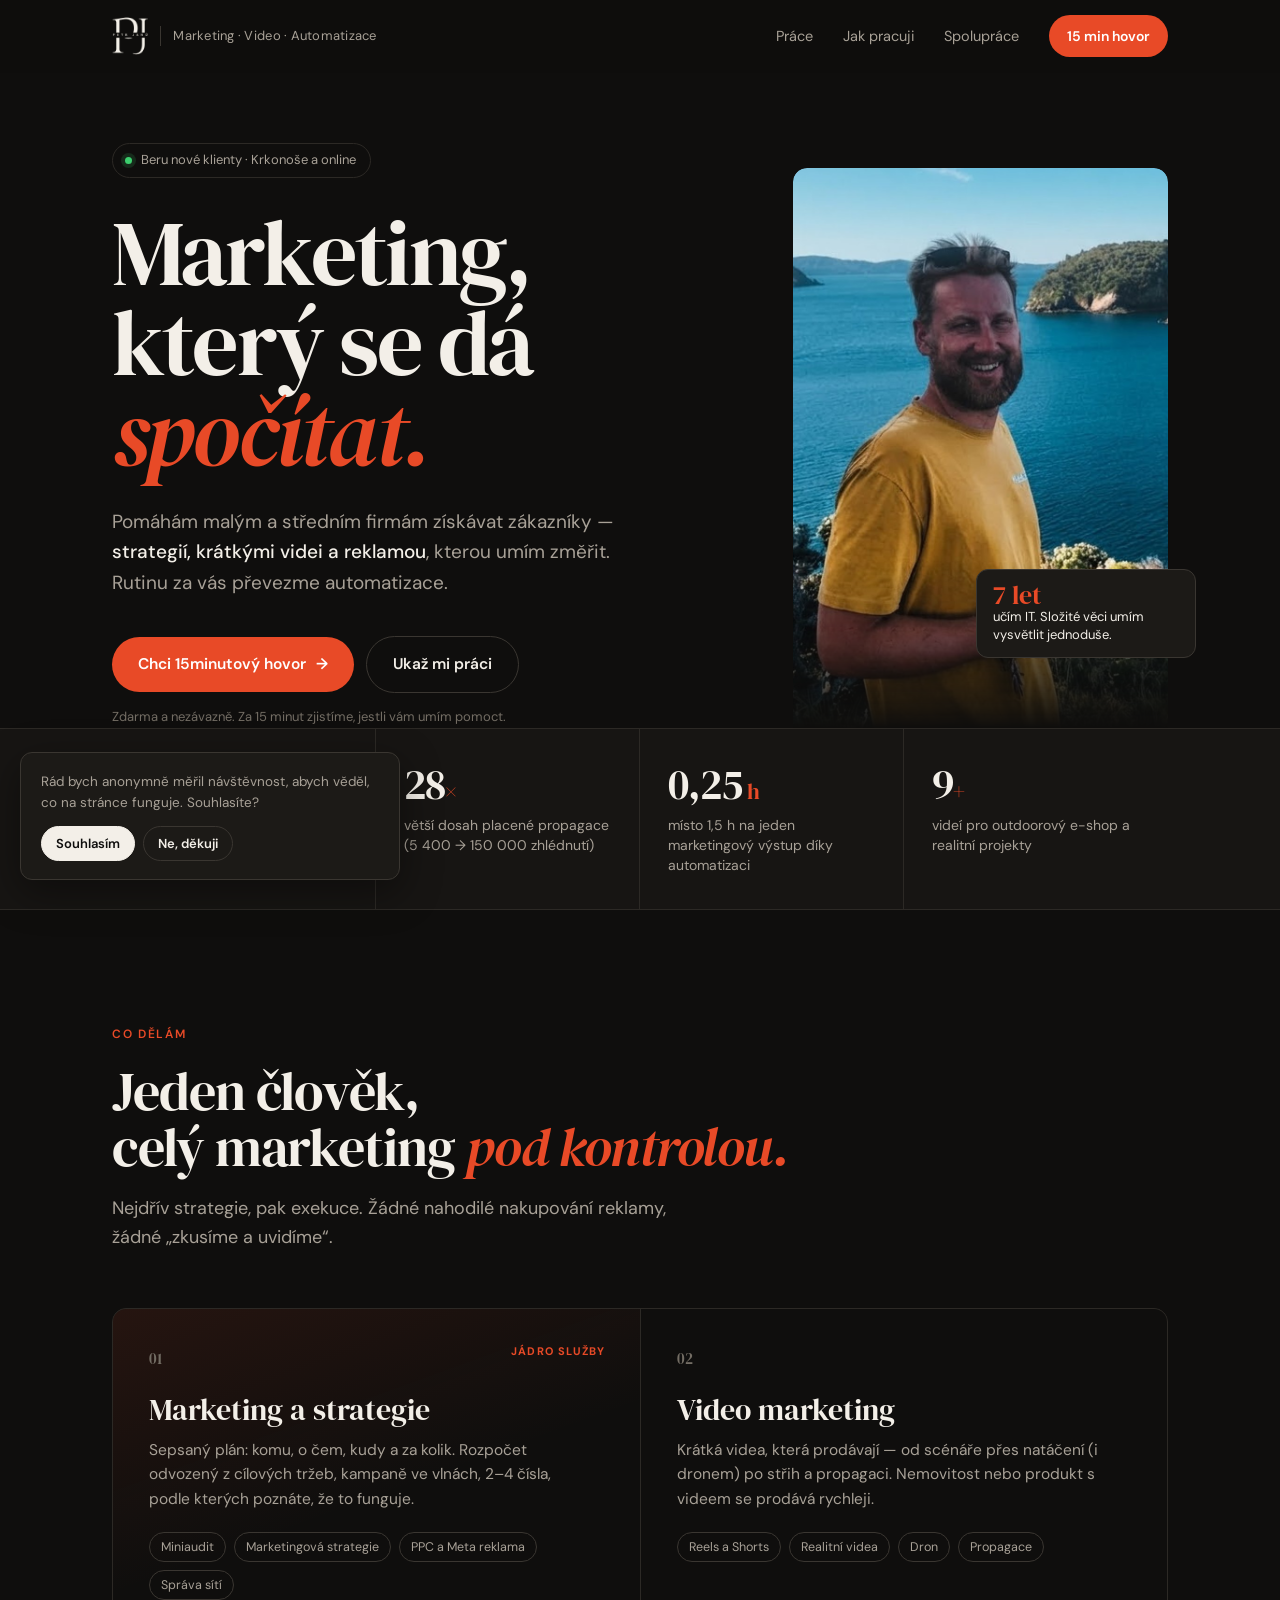
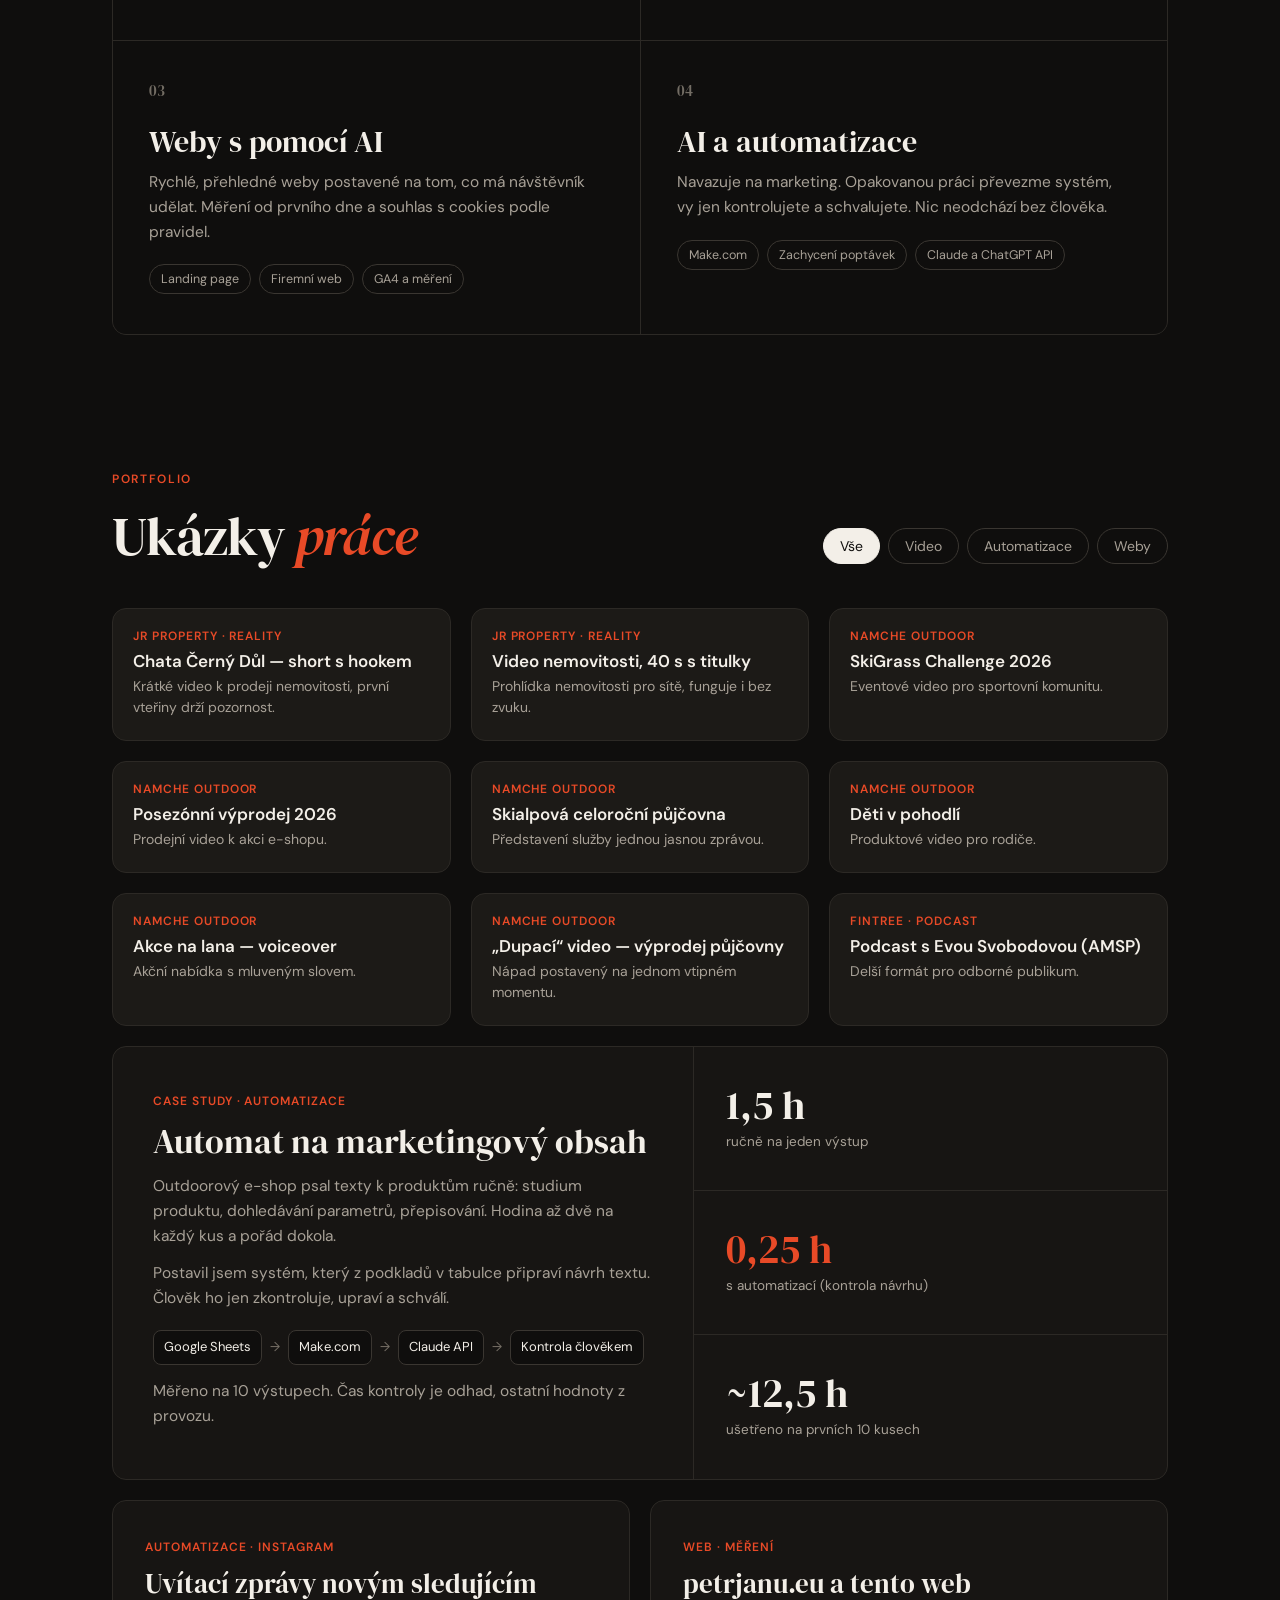
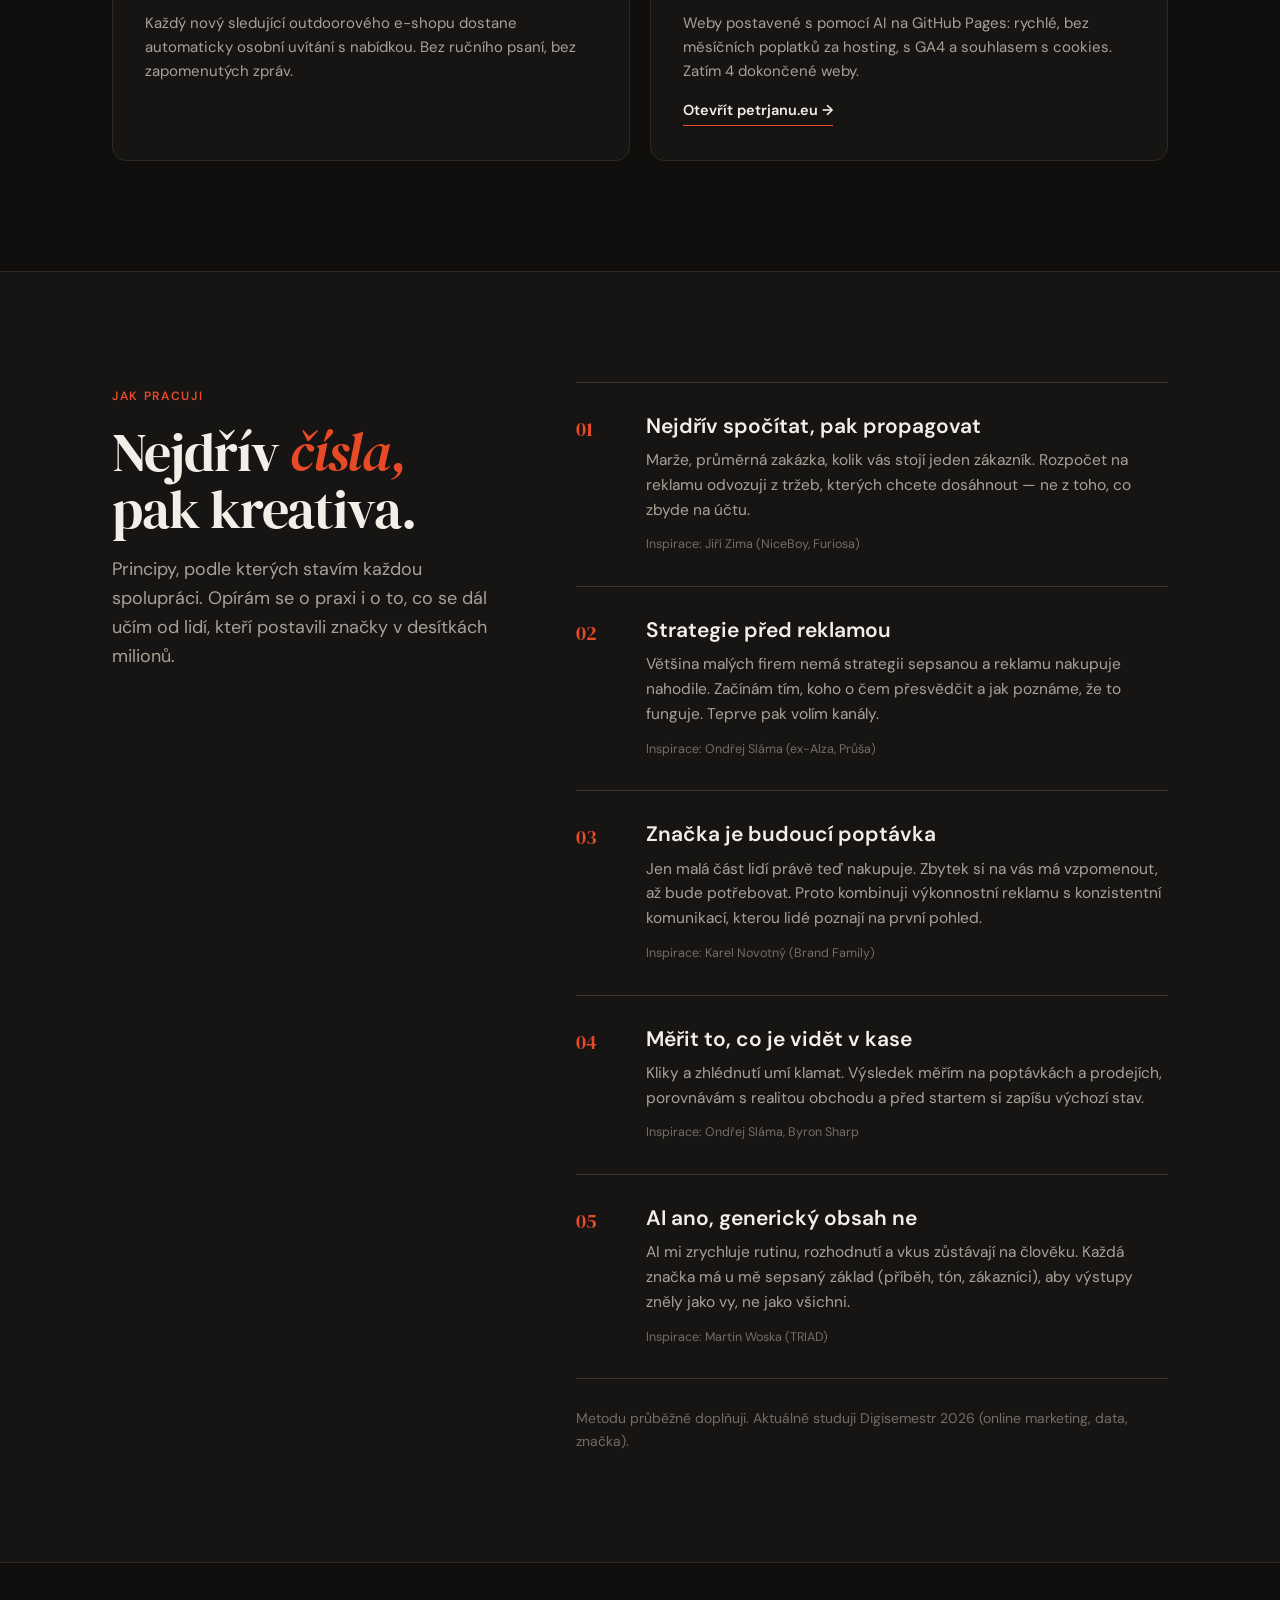
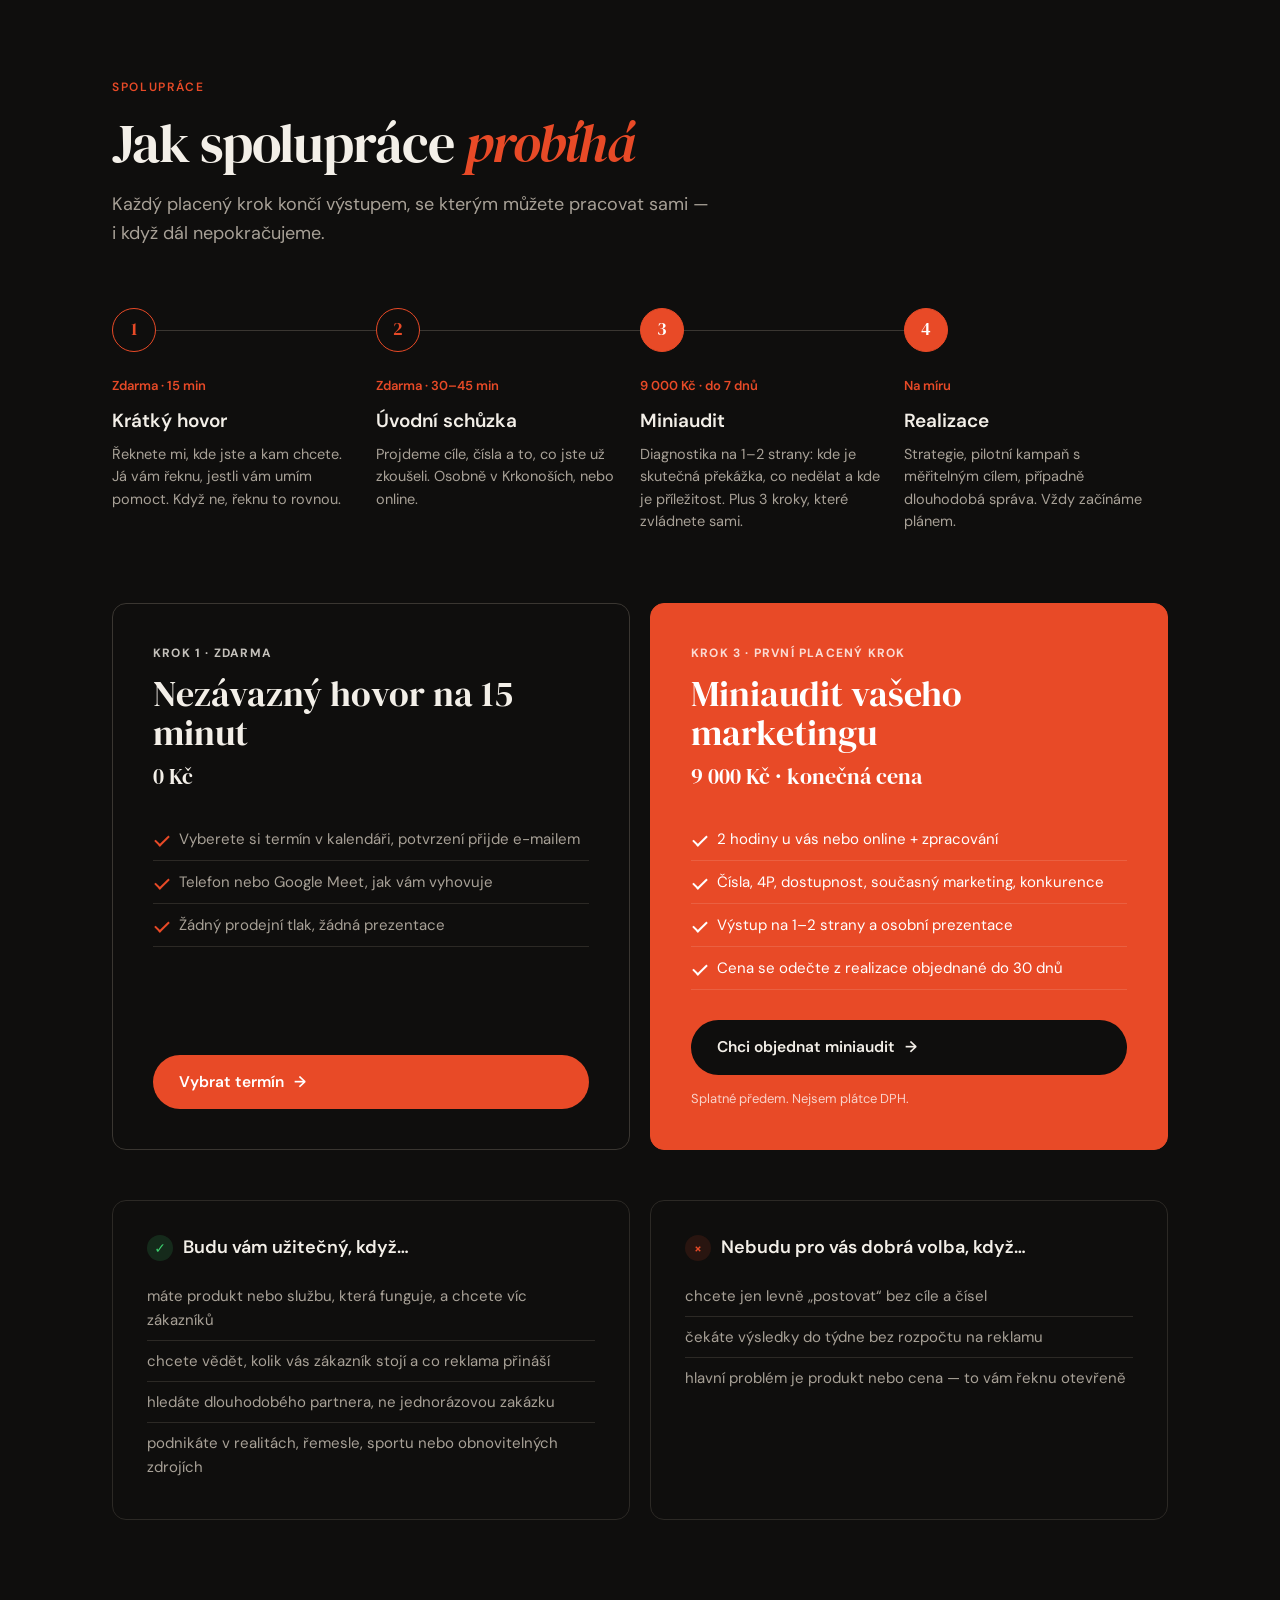
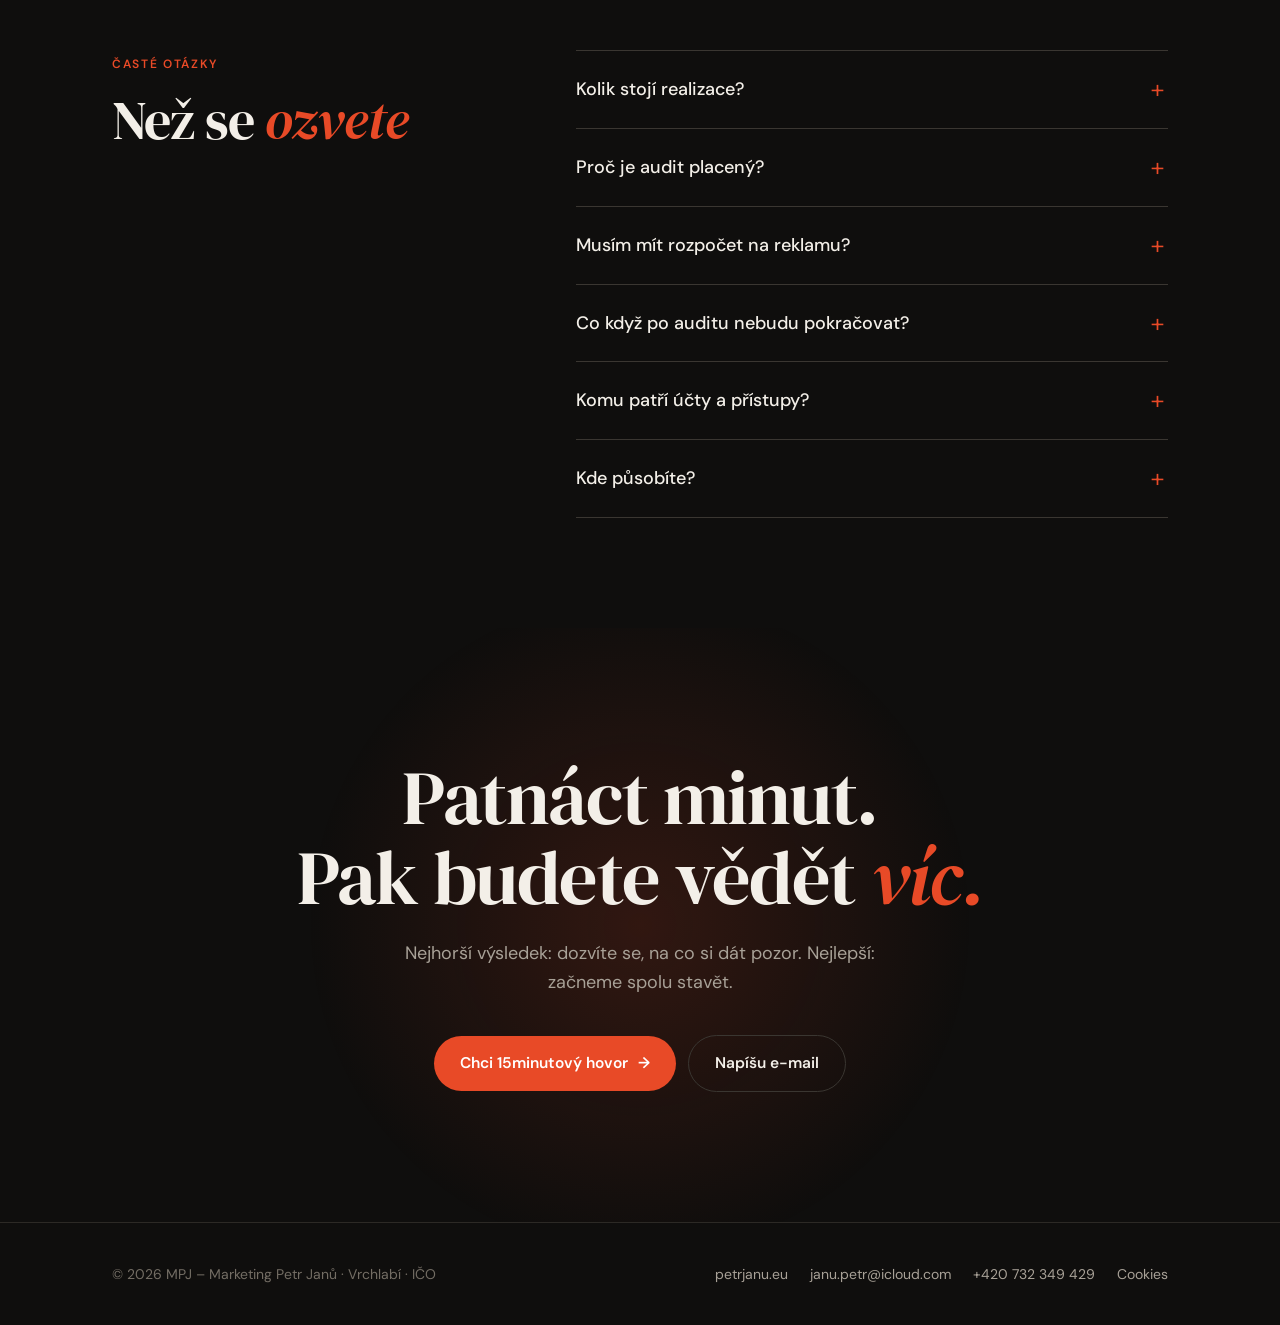
==== commit 19f891a5: "Add files via upload" ====
--- a/portfolio/index.html
+++ b/portfolio/index.html
@@ -79,7 +79,7 @@
 .hero-photo{position:relative;align-self:stretch;display:flex;align-items:flex-end}
 .hero-photo img{width:100%;max-height:560px;object-fit:cover;object-position:top;border-radius:var(--r) var(--r) 0 0;
   -webkit-mask-image:linear-gradient(to bottom,#000 70%,transparent 100%);mask-image:linear-gradient(to bottom,#000 70%,transparent 100%)}
-.hero-photo .tag{position:absolute;left:-28px;bottom:70px;background:var(--card);border:1px solid var(--line2);border-radius:12px;padding:12px 16px;font-size:13px;line-height:1.4;max-width:220px}
+.hero-photo .tag{position:absolute;right:-28px;bottom:70px;background:var(--card);border:1px solid var(--line2);border-radius:12px;padding:12px 16px;font-size:13px;line-height:1.4;max-width:220px}
 .hero-photo .tag b{display:block;font-family:'DM Serif Display',serif;font-weight:400;font-size:26px;color:var(--accent);line-height:1}
 
 /* proof strip */
@@ -250,7 +250,7 @@
 @media (max-width:960px){
   .hero-grid{grid-template-columns:1fr}
   .hero-photo{max-width:420px;margin:0 auto}
-  .hero-photo .tag{left:0}
+  .hero-photo .tag{right:0}
   .proof-grid{grid-template-columns:1fr 1fr}
   .proof-item:nth-child(2){border-right:0}
   .proof-item:nth-child(-n+2){border-bottom:1px solid var(--line)}
@@ -328,7 +328,7 @@
       <p class="cta-note">Zdarma a nezávazně. Za 15 minut zjistíme, jestli vám umím pomoct.</p>
     </div>
     <div class="hero-photo rv">
-      <img src="foto.jpg" alt="Petr Janů" width="900" height="1355">
+      <img src="foto.jpg" alt="Petr Janů" width="900" height="1199">
       <div class="tag"><b>7 let</b>učím IT. Složité věci umím vysvětlit jednoduše.</div>
     </div>
   </div>
